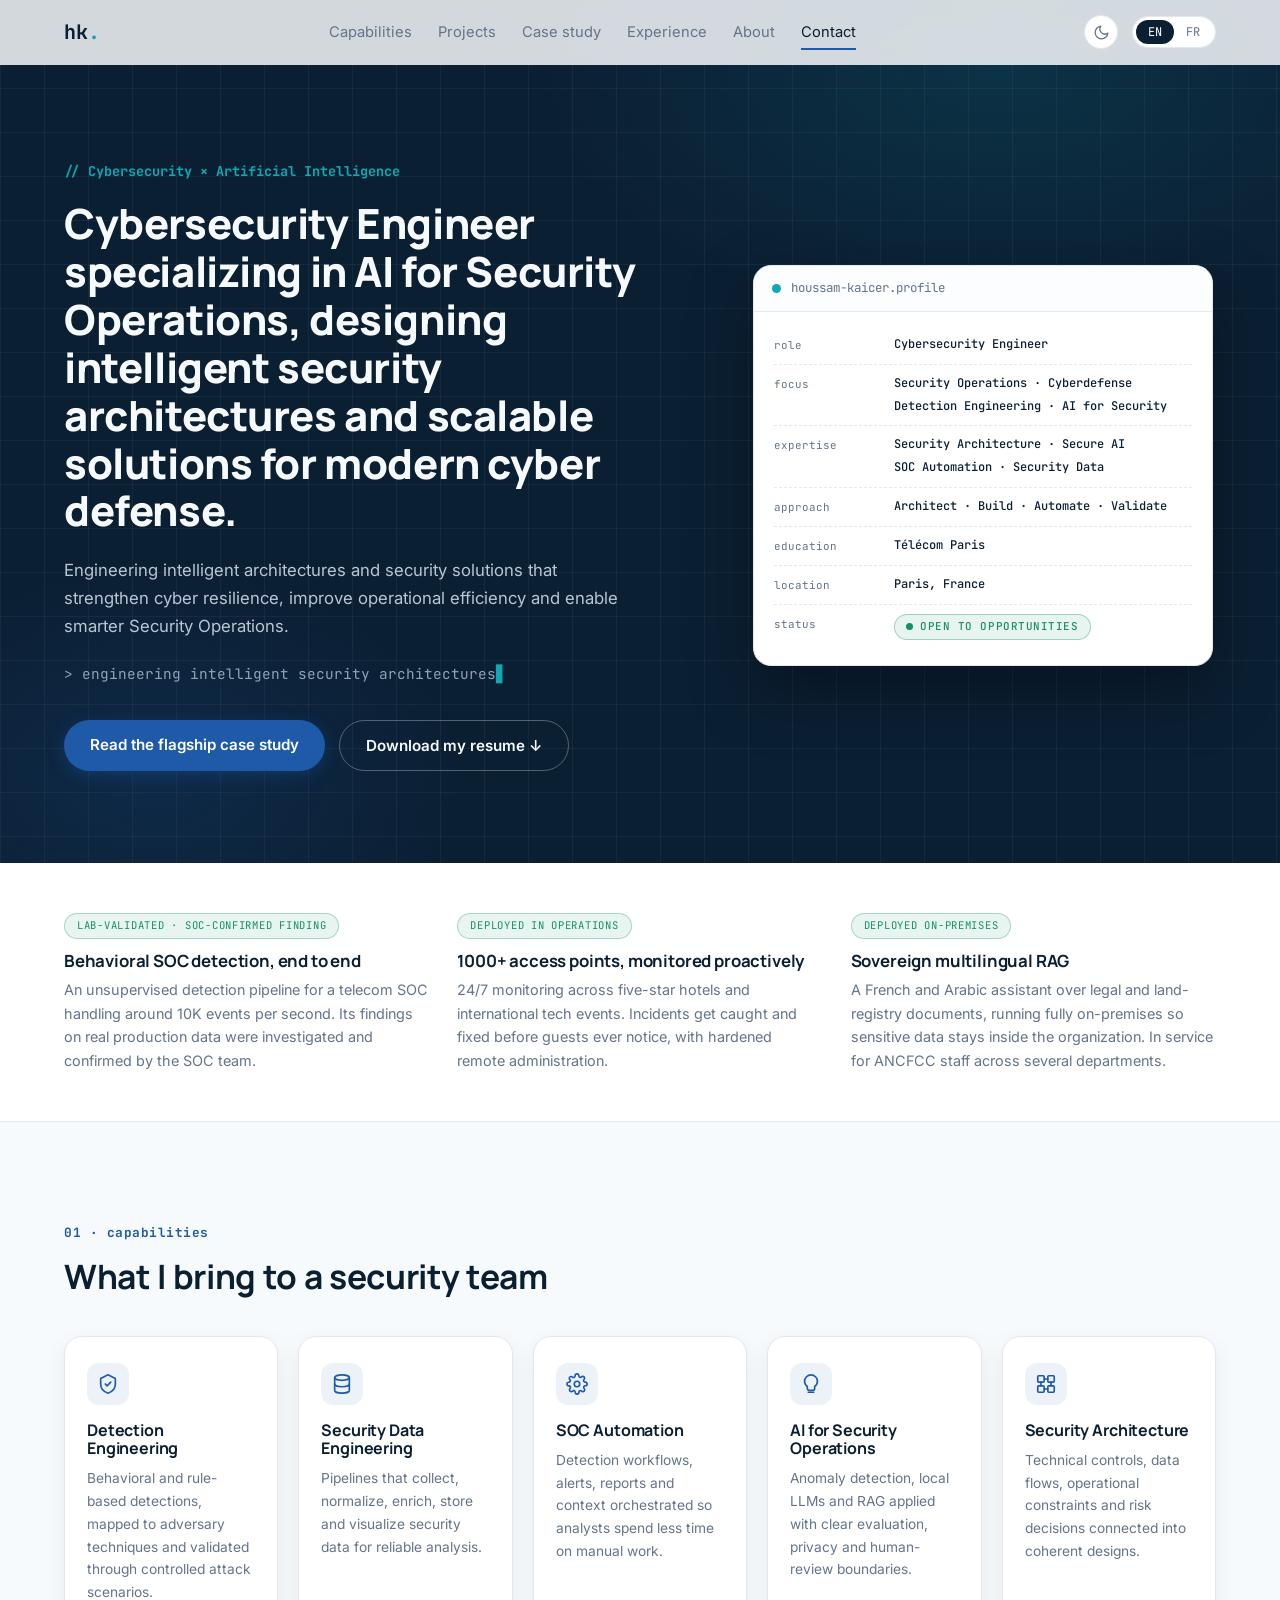
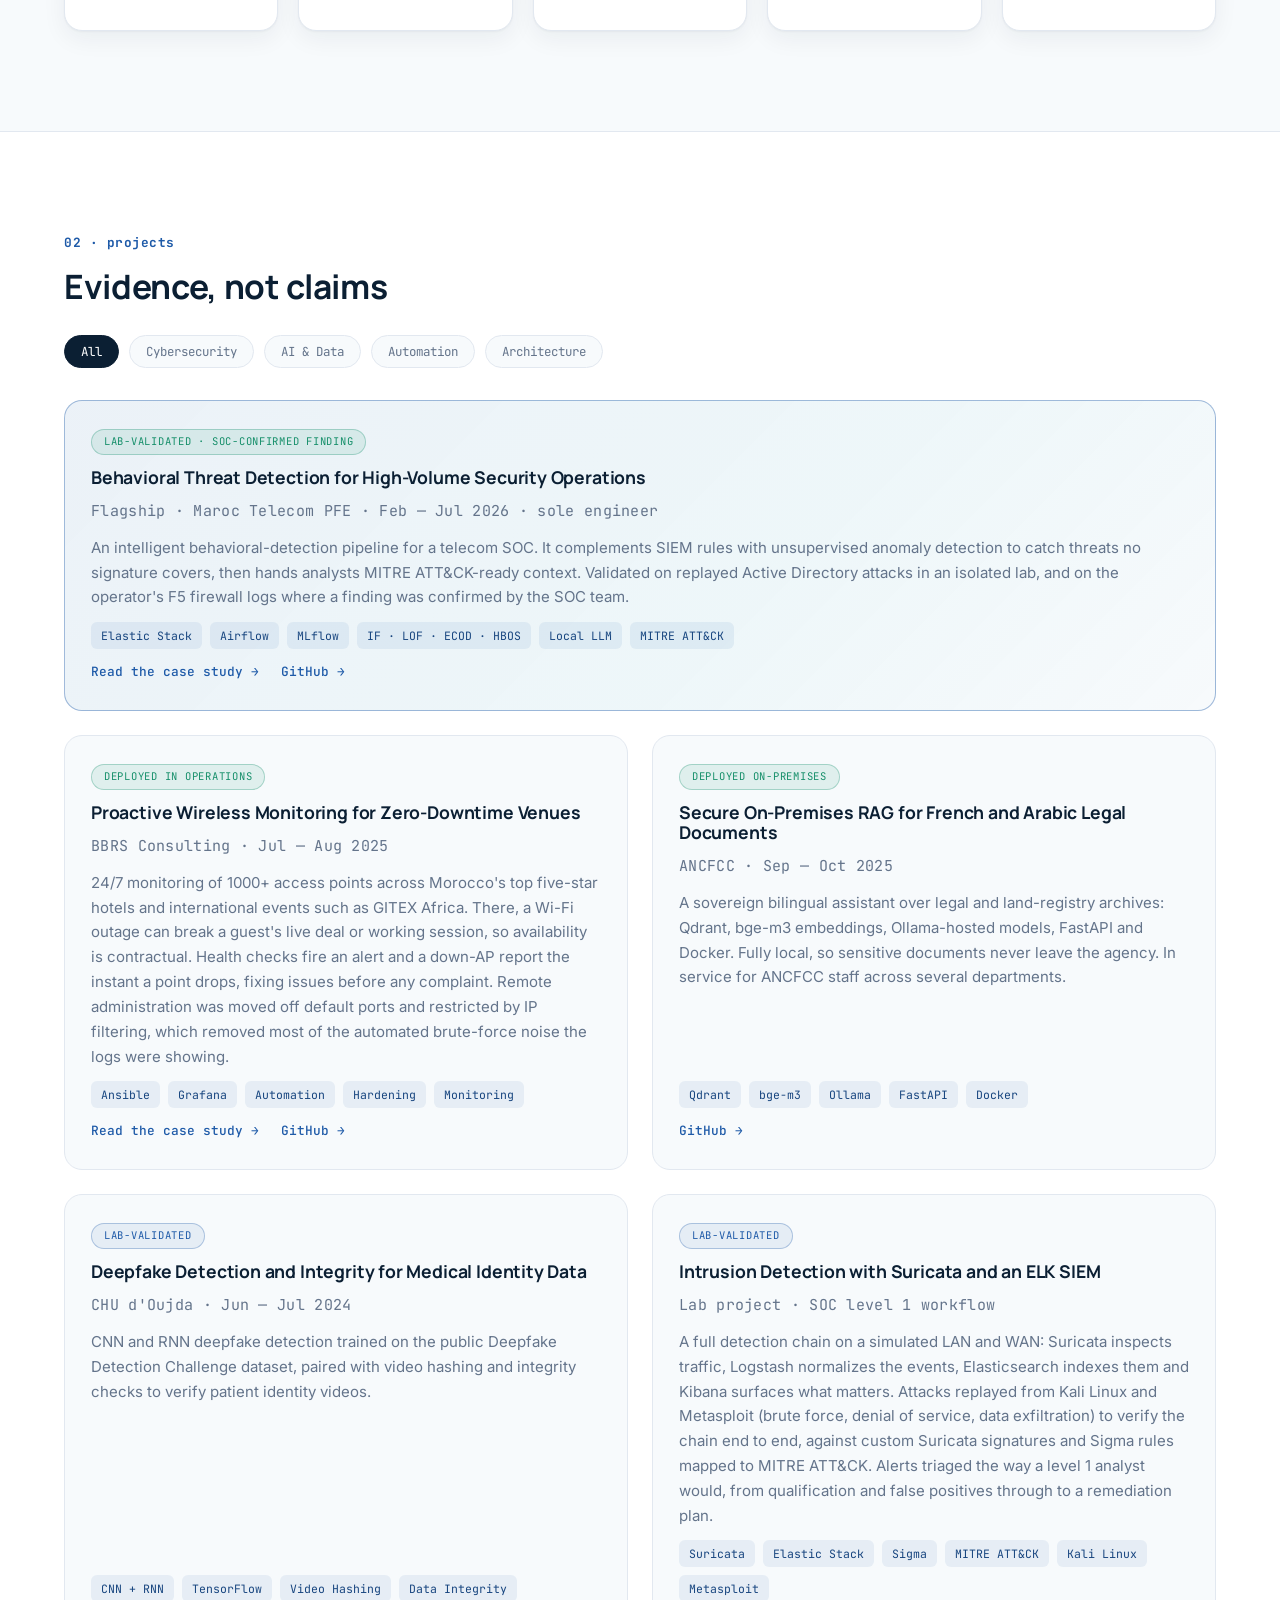
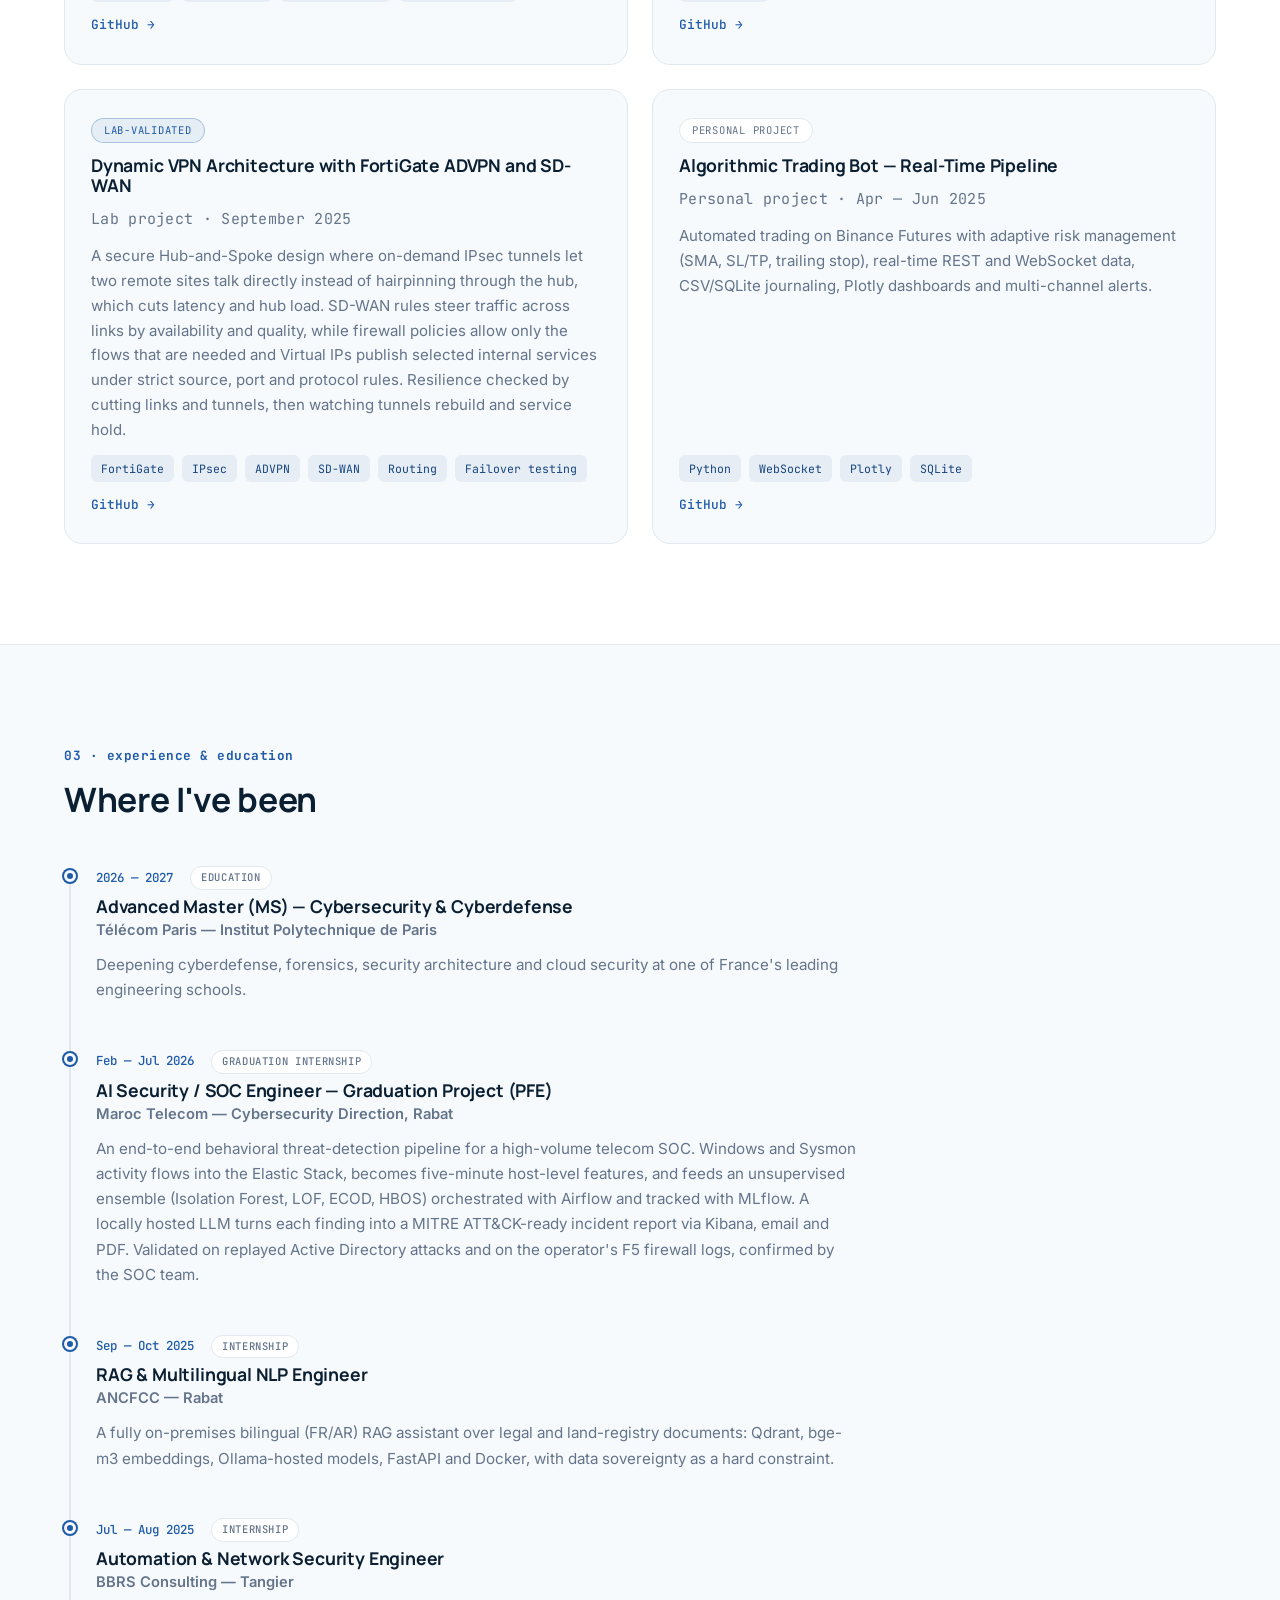
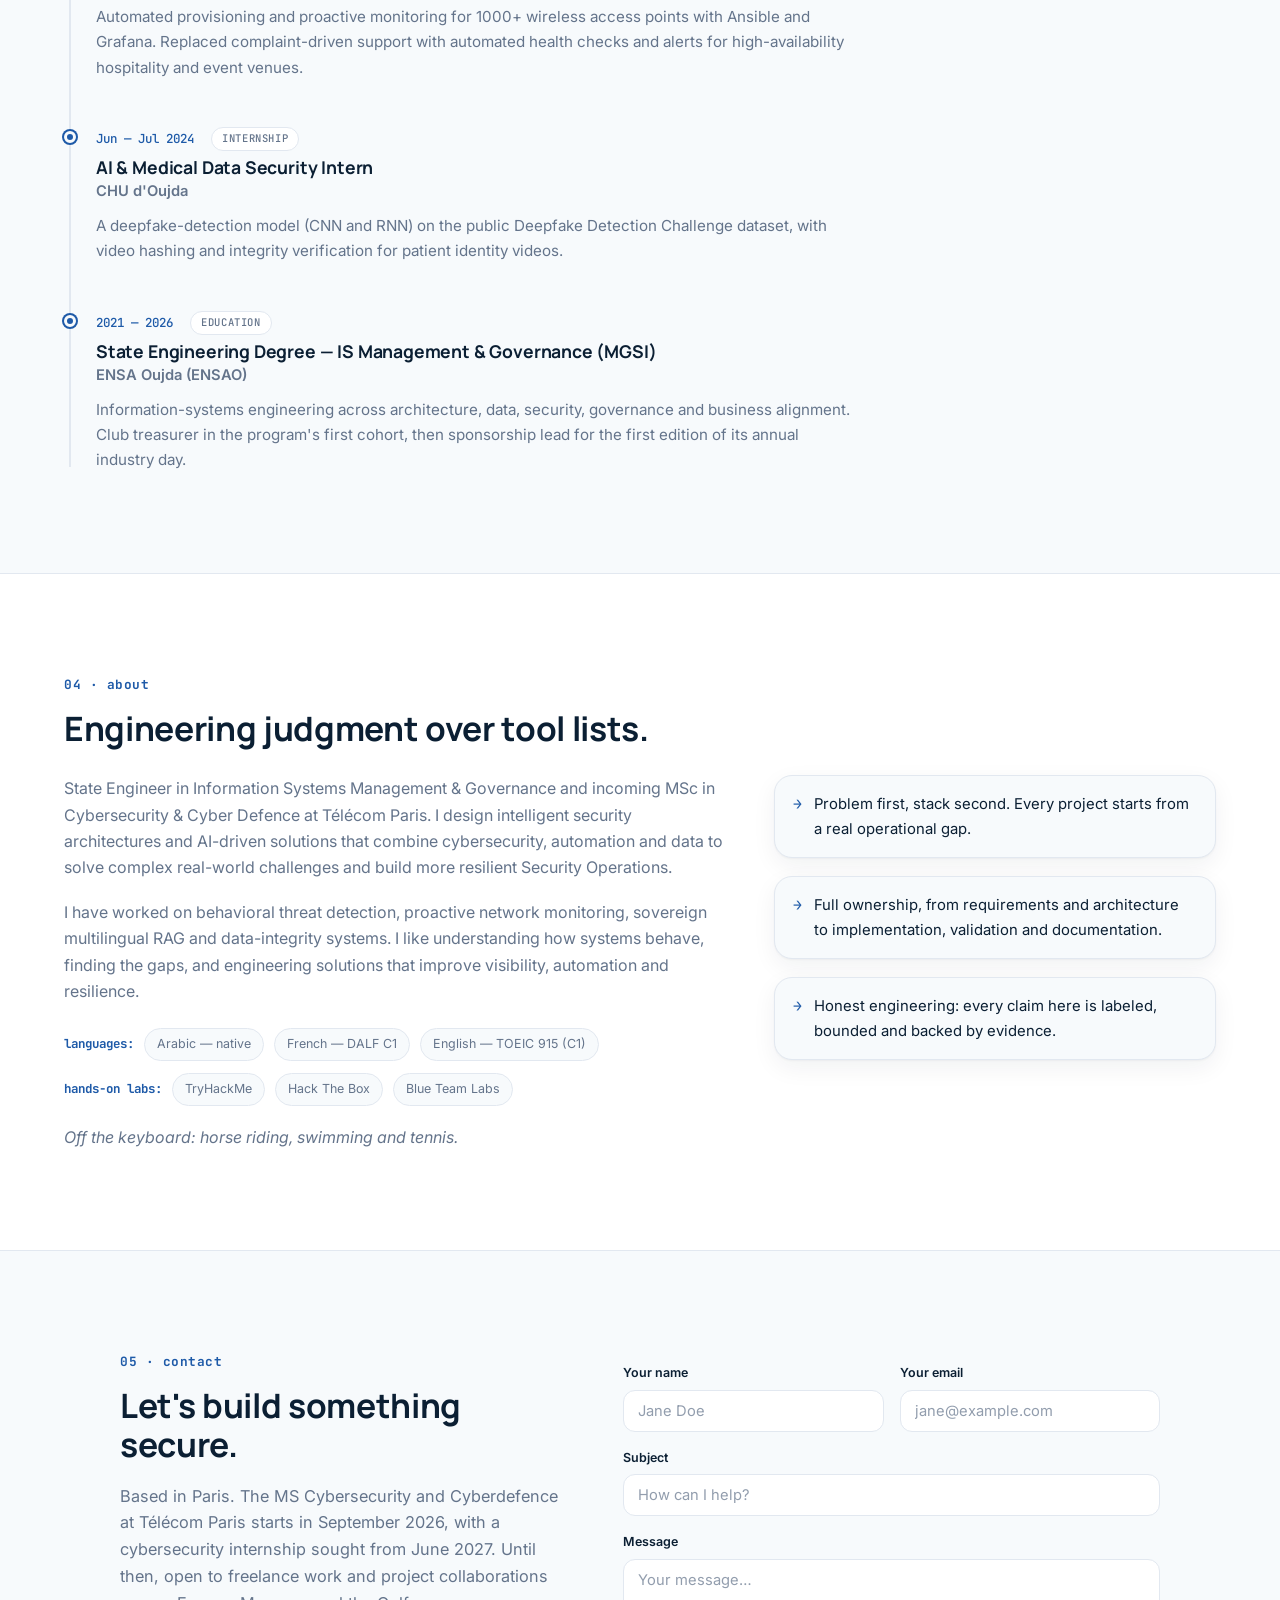
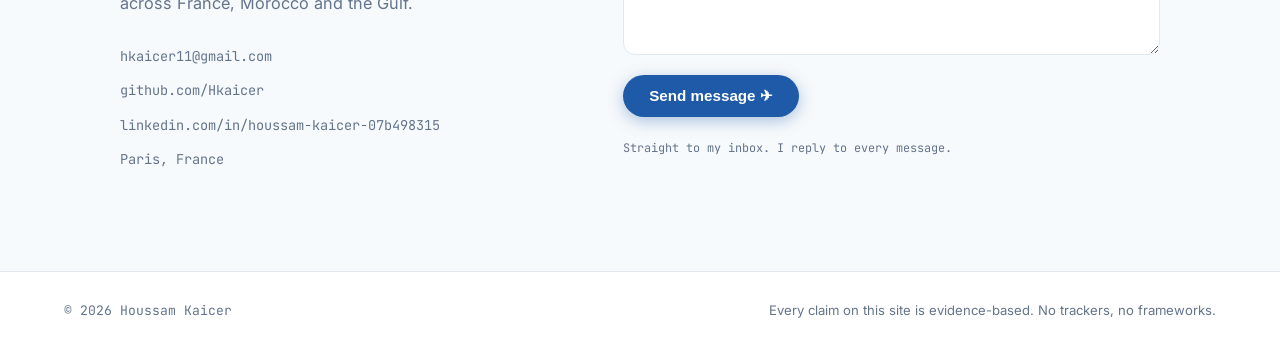
==== index.html @ a41775a3 "Portfolio before the redesign Static bilingual site (EN/FR) with light and dark themes, a home page " ====
<!DOCTYPE html>
<html lang="en">
<head>
  <meta charset="UTF-8">
  <meta name="viewport" content="width=device-width, initial-scale=1.0">
  <title>Houssam Kaicer — Cybersecurity &amp; AI Engineer</title>
  <meta name="description" content="Houssam Kaicer — Cybersecurity Engineer specializing in AI for Security Operations: intelligent security architectures that strengthen modern cyber defense. Detection Engineering, Security Data Pipelines, SOC Automation. Elastic Stack, MITRE ATT&CK, Airflow, Python. Incoming MS Cybersecurity & Cyberdefense, Télécom Paris.">
  <meta name="keywords" content="cybersecurity engineer, detection engineer, SOC engineer, security data engineer, AI for cybersecurity, threat detection, Elastic Stack, MITRE ATT&CK, Apache Airflow, MLflow, Python, Télécom Paris">
  <meta property="og:title" content="Houssam Kaicer — Cybersecurity & AI Engineer">
  <meta property="og:description" content="Cybersecurity Engineer specializing in AI for Security Operations, designing intelligent security architectures and scalable solutions for modern cyber defense.">
  <meta property="og:type" content="website">
  <link rel="icon" type="image/svg+xml" href="assets/favicon.svg">
  <script>(function(){var t=localStorage.getItem("theme");if(!t){t=window.matchMedia&&window.matchMedia("(prefers-color-scheme: dark)").matches?"dark":"light";}document.documentElement.setAttribute("data-theme",t);})();</script>
  <link rel="preconnect" href="https://fonts.googleapis.com">
  <link rel="preconnect" href="https://fonts.gstatic.com" crossorigin>
  <link href="https://fonts.googleapis.com/css2?family=Manrope:wght@600;700;800&family=Inter:wght@400;500;600&family=JetBrains+Mono:wght@400;500;700&display=swap" rel="stylesheet">
  <link rel="stylesheet" href="css/style.css">
</head>
<body>

  <div class="progress-bar" id="progressBar" aria-hidden="true"></div>

  <!-- ===================== NAV ===================== -->
  <header class="nav" id="nav">
    <div class="nav-inner">
      <a href="#top" class="logo mono">hk<span class="accent-cyan">.</span></a>

      <nav class="nav-links" id="navLinks" aria-label="Main navigation">
        <a href="#capabilities" data-i18n="nav.capabilities">Capabilities</a>
        <a href="#projects"     data-i18n="nav.projects">Projects</a>
        <a href="case-study.html" data-i18n="nav.casestudy">Case study</a>
        <a href="#experience"   data-i18n="nav.experience">Experience</a>
        <a href="#about"        data-i18n="nav.about">About</a>
        <a href="#contact"      data-i18n="nav.contact">Contact</a>
      </nav>

      <div class="nav-right">
        <button class="theme-toggle" id="themeToggle" type="button" aria-label="Toggle light / dark theme" data-i18n-al="theme.toggle">
          <svg class="icon-sun" viewBox="0 0 24 24" fill="none" stroke="currentColor" stroke-width="1.8" stroke-linecap="round" stroke-linejoin="round" aria-hidden="true"><circle cx="12" cy="12" r="4"/><path d="M12 2v2M12 20v2M4.9 4.9l1.4 1.4M17.7 17.7l1.4 1.4M2 12h2M20 12h2M4.9 19.1l1.4-1.4M17.7 6.3l1.4-1.4"/></svg>
          <svg class="icon-moon" viewBox="0 0 24 24" fill="none" stroke="currentColor" stroke-width="1.8" stroke-linecap="round" stroke-linejoin="round" aria-hidden="true"><path d="M21 12.8A9 9 0 1111.2 3a7 7 0 009.8 9.8z"/></svg>
        </button>
        <div class="lang-toggle" role="group" aria-label="Language">
          <button type="button" data-lang="en" class="lang-btn active">EN</button>
          <button type="button" data-lang="fr" class="lang-btn">FR</button>
        </div>
        <button class="burger" id="burger" aria-label="Menu" aria-expanded="false">
          <span></span><span></span><span></span>
        </button>
      </div>
    </div>
  </header>

  <main id="top">

    <!-- ===================== HERO (dark) ===================== -->
    <section class="hero">
      <div class="hero-bg" aria-hidden="true"></div>
      <div class="container hero-grid">

        <div class="hero-copy">
          <p class="eyebrow mono reveal" data-i18n="hero.eyebrow">// Cybersecurity &times; Artificial Intelligence</p>
          <h1 class="reveal" data-i18n="hero.title">Cybersecurity Engineer specializing in AI for Security Operations, designing intelligent security architectures and scalable solutions for modern cyber defense.</h1>
          <p class="hero-sub reveal" data-i18n="hero.sub">
            Engineering intelligent architectures and security solutions that strengthen cyber resilience,
            improve operational efficiency and enable smarter Security Operations.
          </p>
          <p class="typed-line mono reveal" aria-hidden="true"><span data-i18n="hero.typedPrefix">&gt; engineering </span><span id="typed"></span><span class="cursor">▊</span></p>
          <div class="hero-cta reveal">
            <a href="case-study.html" class="btn btn-primary" data-i18n="hero.cta1">Read the flagship case study</a>
            <!-- TODO: drop the two CV files into assets/cv/ -->
            <a href="assets/cv/CV_Houssam_Kaicer_EN.pdf" id="cvBtn" class="btn btn-ghost" download data-i18n="hero.cta2">Download my resume ↓</a>
          </div>
        </div>

        <div class="hero-visual reveal">
          <div class="profile-card">
            <div class="alert-head mono">
              <span class="dot pulse"></span>
              houssam-kaicer.profile
            </div>
            <dl class="profile-body mono">
              <div class="prow">
                <dt data-i18n="card.roleK">role</dt>
                <dd data-i18n="card.roleV">Cybersecurity Engineer</dd>
              </div>
              <div class="prow">
                <dt data-i18n="card.specK">focus</dt>
                <dd class="pstack">
                  <span data-i18n="card.specV1">Security Operations · Cyberdefense</span>
                  <span data-i18n="card.specV2">Detection Engineering · AI for Security</span>
                </dd>
              </div>
              <div class="prow">
                <dt data-i18n="card.expK">expertise</dt>
                <dd class="pstack">
                  <span data-i18n="card.expV1">Security Architecture · Secure AI</span>
                  <span data-i18n="card.expV2">SOC Automation · Security Data</span>
                </dd>
              </div>
              <div class="prow">
                <dt data-i18n="card.appK">approach</dt>
                <dd data-i18n="card.appV">Architect · Build · Automate · Validate</dd>
              </div>
              <div class="prow">
                <dt data-i18n="card.eduK">education</dt>
                <dd data-i18n="card.eduV">Télécom Paris</dd>
              </div>
              <div class="prow">
                <dt data-i18n="card.locK">location</dt>
                <dd data-i18n="card.locV">Paris, France</dd>
              </div>
              <div class="prow">
                <dt data-i18n="card.statusK">status</dt>
                <dd><span class="status-badge"><span class="status-dot"></span><span data-i18n="card.statusV">OPEN TO OPPORTUNITIES</span></span></dd>
              </div>
            </dl>
          </div>
        </div>

      </div>
    </section>

    <!-- ===================== PROOF POINTS ===================== -->
    <section class="proof">
      <div class="container proof-grid">
        <article class="proof-card reveal">
          <span class="badge badge-prod" data-i18n="badge.prod">production-confirmed</span>
          <h3 data-i18n="proof.p1.title">Behavioral SOC detection, end to end</h3>
          <p data-i18n="proof.p1.desc">An unsupervised detection pipeline built for a telecom SOC context on the order of 10K events per second — its findings on real production data were investigated and confirmed by the SOC team.</p>
        </article>
        <article class="proof-card reveal">
          <span class="badge badge-prod" data-i18n="badge.deployed">deployed in operations</span>
          <h3 data-i18n="proof.p2.title">1000+ access points, monitored proactively</h3>
          <p data-i18n="proof.p2.desc">24/7 monitoring across five-star hotels and international tech events. Incidents get caught and fixed before guests ever notice, with hardened remote administration.</p>
        </article>
        <article class="proof-card reveal">
          <span class="badge badge-prod" data-i18n="badge.deployed2">deployed on-premises</span>
          <h3 data-i18n="proof.p3.title">Sovereign multilingual RAG</h3>
          <p data-i18n="proof.p3.desc">A French and Arabic assistant over legal and land-registry documents, running fully on-premises so sensitive data stays inside the organization.</p>
        </article>
      </div>
    </section>

    <!-- ===================== CAPABILITIES ===================== -->
    <section id="capabilities" class="section">
      <div class="container">
        <p class="kicker mono reveal" data-i18n="cap.kicker">01 · capabilities</p>
        <h2 class="reveal" data-i18n="cap.title">What I bring to a security team</h2>
        <div class="cap-grid">

          <article class="cap-card reveal">
            <div class="cap-icon" aria-hidden="true">
              <svg viewBox="0 0 24 24" fill="none" stroke="currentColor" stroke-width="1.8" stroke-linecap="round" stroke-linejoin="round"><path d="M12 2l8 4v6c0 5-3.5 8.5-8 10-4.5-1.5-8-5-8-10V6l8-4z"/><path d="M9 12l2 2 4-4"/></svg>
            </div>
            <h3 data-i18n="cap.c1.title">Detection Engineering</h3>
            <p data-i18n="cap.c1.desc">Designing behavioral and rule-based detections, mapping telemetry to adversary techniques and validating findings through controlled attack scenarios.</p>
          </article>

          <article class="cap-card reveal">
            <div class="cap-icon" aria-hidden="true">
              <svg viewBox="0 0 24 24" fill="none" stroke="currentColor" stroke-width="1.8" stroke-linecap="round" stroke-linejoin="round"><ellipse cx="12" cy="5" rx="8" ry="3"/><path d="M4 5v14c0 1.66 3.58 3 8 3s8-1.34 8-3V5"/><path d="M4 12c0 1.66 3.58 3 8 3s8-1.34 8-3"/></svg>
            </div>
            <h3 data-i18n="cap.c2.title">Security Data Engineering</h3>
            <p data-i18n="cap.c2.desc">Building pipelines that collect, normalize, enrich, store and visualize security telemetry for reliable analysis.</p>
          </article>

          <article class="cap-card reveal">
            <div class="cap-icon" aria-hidden="true">
              <svg viewBox="0 0 24 24" fill="none" stroke="currentColor" stroke-width="1.8" stroke-linecap="round" stroke-linejoin="round"><circle cx="12" cy="12" r="3"/><path d="M19.4 15a1.65 1.65 0 00.33 1.82l.06.06a2 2 0 11-2.83 2.83l-.06-.06a1.65 1.65 0 00-1.82-.33 1.65 1.65 0 00-1 1.51V21a2 2 0 11-4 0v-.09a1.65 1.65 0 00-1-1.51 1.65 1.65 0 00-1.82.33l-.06.06a2 2 0 11-2.83-2.83l.06-.06a1.65 1.65 0 00.33-1.82 1.65 1.65 0 00-1.51-1H3a2 2 0 110-4h.09a1.65 1.65 0 001.51-1 1.65 1.65 0 00-.33-1.82l-.06-.06a2 2 0 112.83-2.83l.06.06a1.65 1.65 0 001.82.33h.01a1.65 1.65 0 001-1.51V3a2 2 0 114 0v.09a1.65 1.65 0 001 1.51h.01a1.65 1.65 0 001.82-.33l.06-.06a2 2 0 112.83 2.83l-.06.06a1.65 1.65 0 00-.33 1.82v.01a1.65 1.65 0 001.51 1H21a2 2 0 110 4h-.09a1.65 1.65 0 00-1.51 1z"/></svg>
            </div>
            <h3 data-i18n="cap.c3.title">SOC Automation</h3>
            <p data-i18n="cap.c3.desc">Orchestrating detection workflows, alerts, reports and analyst context to reduce manual friction.</p>
          </article>

          <article class="cap-card reveal">
            <div class="cap-icon" aria-hidden="true">
              <svg viewBox="0 0 24 24" fill="none" stroke="currentColor" stroke-width="1.8" stroke-linecap="round" stroke-linejoin="round"><path d="M12 2a7 7 0 017 7c0 2.38-1.19 4.47-3 5.74V17a2 2 0 01-2 2h-4a2 2 0 01-2-2v-2.26C6.19 13.47 5 11.38 5 9a7 7 0 017-7z"/><path d="M9 21h6"/></svg>
            </div>
            <h3 data-i18n="cap.c4.title">AI for Security Operations</h3>
            <p data-i18n="cap.c4.desc">Applying anomaly detection, local LLMs and RAG with explicit evaluation, privacy and human-review boundaries.</p>
          </article>

          <article class="cap-card reveal">
            <div class="cap-icon" aria-hidden="true">
              <svg viewBox="0 0 24 24" fill="none" stroke="currentColor" stroke-width="1.8" stroke-linecap="round" stroke-linejoin="round"><rect x="3" y="3" width="7" height="7" rx="1"/><rect x="14" y="3" width="7" height="7" rx="1"/><rect x="3" y="14" width="7" height="7" rx="1"/><rect x="14" y="14" width="7" height="7" rx="1"/><path d="M10 6.5h4M6.5 10v4M17.5 10v4M10 17.5h4"/></svg>
            </div>
            <h3 data-i18n="cap.c5.title">Security Architecture</h3>
            <p data-i18n="cap.c5.desc">Connecting technical controls, data flows, operational constraints and risk decisions into coherent system designs.</p>
          </article>

        </div>
      </div>
    </section>

    <!-- ===================== PROJECTS ===================== -->
    <section id="projects" class="section section-alt">
      <div class="container">
        <p class="kicker mono reveal" data-i18n="proj.kicker">02 · projects</p>
        <h2 class="reveal" data-i18n="proj.title">Evidence, not claims</h2>

        <div class="filters reveal" role="group" aria-label="Project filters">
          <button type="button" class="filter-btn active" data-filter="all"   data-i18n="proj.fAll">All</button>
          <button type="button" class="filter-btn" data-filter="cyber"        data-i18n="proj.fCyber">Cybersecurity</button>
          <button type="button" class="filter-btn" data-filter="ai"           data-i18n="proj.fAi">AI &amp; Data</button>
          <button type="button" class="filter-btn" data-filter="automation"   data-i18n="proj.fAuto">Automation</button>
          <button type="button" class="filter-btn" data-filter="architecture" data-i18n="proj.fArch">Architecture</button>
        </div>

        <div class="projects-grid">

          <article class="project-card featured reveal" data-cats="cyber ai architecture">
            <span class="badge badge-prod" data-i18n="badge.prod">production-confirmed</span>
            <h3 data-i18n="proj.p1.title">Behavioral Threat Detection for High-Volume Security Operations</h3>
            <p class="proj-meta mono" data-i18n="proj.p1.meta">Flagship · Maroc Telecom PFE · Feb — Jul 2026 · sole engineer</p>
            <p data-i18n="proj.p1.desc">
              An intelligent behavioral-detection pipeline for telecom SOC operations, complementing traditional
              SIEM rules with unsupervised anomaly detection to identify previously unseen threats — including
              behaviors no signature covers. Learns normal Windows/Active Directory activity and produces
              analyst-ready MITRE ATT&amp;CK context. Validated on replayed Kerberos attacks in an isolated lab;
              an earlier production anomaly was confirmed by the SOC team.
            </p>
            <ul class="tags mono">
              <li>Elastic Stack</li><li>Airflow</li><li>MLflow</li><li>IF · LOF · ECOD · HBOS</li><li>Local LLM</li><li>MITRE ATT&amp;CK</li>
            </ul>
            <div class="proj-links">
              <a class="project-link mono" href="case-study.html" data-i18n="proj.p1.link">Read the case study →</a>
              <!-- TODO: point at behavioral-soc-detection-demo repo once pushed -->
              <a class="project-link mono" href="https://github.com/Hkaicer" target="_blank" rel="noopener" data-i18n="proj.ghLink">GitHub →</a>
            </div>
          </article>

          <article class="project-card reveal" data-cats="automation cyber">
            <span class="badge badge-prod" data-i18n="badge.deployed">deployed in operations</span>
            <h3 data-i18n="proj.p2.title">Proactive Wireless Monitoring for Zero-Downtime Venues</h3>
            <p class="proj-meta mono" data-i18n="proj.p2.meta">BBRS Consulting · Jul — Aug 2025</p>
            <p data-i18n="proj.p2.desc">
              24/7 monitoring of 1000+ access points across Morocco's top five-star hotels and international
              events such as GITEX Africa. There, a Wi-Fi outage can break a guest's live deal or working
              session, so availability is contractual. Health checks fire an alert and a down-AP report the
              instant a point drops, fixing issues before any complaint. Remote access hardened on non-default
              ports after waves of global brute-force attempts.
            </p>
            <ul class="tags mono">
              <li>Ansible</li><li>Grafana</li><li>Automation</li><li>Hardening</li><li>Monitoring</li>
            </ul>
            <div class="proj-links">
              <a class="project-link mono" href="case-study-bbrs.html" data-i18n="proj.p2.link">Read the case study →</a>
              <a class="project-link mono" href="https://github.com/Hkaicer/aruba-network-toolkit" target="_blank" rel="noopener" data-i18n="proj.ghLink">GitHub →</a>
            </div>
          </article>

          <article class="project-card reveal" data-cats="ai architecture">
            <span class="badge badge-prod" data-i18n="badge.deployed2">deployed on-premises</span>
            <h3 data-i18n="proj.p3.title">Secure On-Premises RAG for French and Arabic Legal Documents</h3>
            <p class="proj-meta mono" data-i18n="proj.p3.meta">ANCFCC · Sep — Oct 2025</p>
            <p data-i18n="proj.p3.desc">
              A sovereign bilingual assistant over legal and land-registry archives: Qdrant, bge-m3
              embeddings, Ollama-hosted models, FastAPI and Docker. Fully local, so sensitive documents never
              leave the agency.
            </p>
            <ul class="tags mono">
              <li>Qdrant</li><li>bge-m3</li><li>Ollama</li><li>FastAPI</li><li>Docker</li>
            </ul>
            <div class="proj-links">
              <!-- TODO: point at secure-multilingual-rag repo once pushed -->
              <a class="project-link mono" href="https://github.com/Hkaicer" target="_blank" rel="noopener" data-i18n="proj.ghLink">GitHub →</a>
            </div>
          </article>

          <article class="project-card reveal" data-cats="ai cyber">
            <span class="badge badge-lab" data-i18n="badge.lab">lab-validated</span>
            <h3 data-i18n="proj.p4.title">Deepfake Detection and Integrity for Medical Identity Data</h3>
            <p class="proj-meta mono" data-i18n="proj.p4.meta">CHU d'Oujda · Jun — Jul 2024</p>
            <p data-i18n="proj.p4.desc">
              CNN and RNN deepfake detection trained on the public Deepfake Detection Challenge dataset, paired
              with video hashing and integrity checks to verify patient identity videos.
            </p>
            <ul class="tags mono">
              <li>CNN + RNN</li><li>TensorFlow</li><li>Video Hashing</li><li>Data Integrity</li>
            </ul>
            <div class="proj-links">
              <a class="project-link mono" href="https://github.com/Hkaicer" target="_blank" rel="noopener" data-i18n="proj.ghLink">GitHub →</a>
            </div>
          </article>

          <article class="project-card reveal" data-cats="cyber architecture">
            <span class="badge badge-lab" data-i18n="badge.lab">lab-validated</span>
            <h3 data-i18n="proj.p5.title">Intrusion Detection with Suricata and an ELK SIEM</h3>
            <p class="proj-meta mono" data-i18n="proj.p5.meta">Lab project · SOC level 1 workflow</p>
            <p data-i18n="proj.p5.desc">
              A full detection chain on a simulated LAN and WAN: Suricata inspects traffic, Logstash normalizes
              the events, Elasticsearch indexes them and Kibana surfaces what matters. Attacks replayed from
              Kali Linux and Metasploit (brute force, denial of service, data exfiltration) to verify the chain
              end to end, against custom Suricata signatures and Sigma rules mapped to MITRE ATT&amp;CK. Alerts
              triaged the way a level 1 analyst would, from qualification and false positives through to a
              remediation plan.
            </p>
            <ul class="tags mono">
              <li>Suricata</li><li>Elastic Stack</li><li>Sigma</li><li>MITRE ATT&amp;CK</li><li>Kali Linux</li><li>Metasploit</li>
            </ul>
            <div class="proj-links">
              <a class="project-link mono" href="https://github.com/Hkaicer" target="_blank" rel="noopener" data-i18n="proj.ghLink">GitHub →</a>
            </div>
          </article>

          <article class="project-card reveal" data-cats="cyber architecture">
            <span class="badge badge-lab" data-i18n="badge.lab">lab-validated</span>
            <h3 data-i18n="proj.p7.title">Dynamic VPN Architecture with FortiGate ADVPN and SD-WAN</h3>
            <p class="proj-meta mono" data-i18n="proj.p7.meta">Lab project · September 2025</p>
            <p data-i18n="proj.p7.desc">
              A secure Hub-and-Spoke design where on-demand IPsec tunnels let two remote sites talk directly
              instead of hairpinning through the hub, which cuts latency and hub load. SD-WAN rules steer traffic
              across links by availability and quality, while firewall policies allow only the flows that are
              needed and Virtual IPs publish selected internal services under strict source, port and protocol
              rules. Resilience checked by cutting links and tunnels, then watching tunnels rebuild and service
              hold.
            </p>
            <ul class="tags mono">
              <li>FortiGate</li><li>IPsec</li><li>ADVPN</li><li>SD-WAN</li><li>Routing</li><li>Failover testing</li>
            </ul>
            <div class="proj-links">
              <a class="project-link mono" href="https://github.com/Hkaicer" target="_blank" rel="noopener" data-i18n="proj.ghLink">GitHub →</a>
            </div>
          </article>

          <article class="project-card reveal" data-cats="automation ai">
            <span class="badge badge-acad" data-i18n="badge.personal">personal project</span>
            <h3 data-i18n="proj.p6.title">Algorithmic Trading Bot — Real-Time Pipeline</h3>
            <p class="proj-meta mono" data-i18n="proj.p6.meta">Personal project · Apr — Jun 2025</p>
            <p data-i18n="proj.p6.desc">
              Automated trading pipeline on Binance Futures with adaptive risk management (SMA, SL/TP, trailing
              stop), real-time REST &amp; WebSocket data, CSV/SQLite journaling, Plotly dashboards and multi-channel
              alerting.
            </p>
            <ul class="tags mono">
              <li>Python</li><li>WebSocket</li><li>Plotly</li><li>SQLite</li>
            </ul>
            <div class="proj-links">
              <a class="project-link mono" href="https://github.com/Hkaicer" target="_blank" rel="noopener" data-i18n="proj.ghLink">GitHub →</a>
            </div>
          </article>

        </div>
      </div>
    </section>

    <!-- ===================== EXPERIENCE ===================== -->
    <section id="experience" class="section">
      <div class="container">
        <p class="kicker mono reveal" data-i18n="exp.kicker">03 · experience &amp; education</p>
        <h2 class="reveal" data-i18n="exp.title">Where I've been</h2>

        <div class="timeline">

          <div class="tl-item reveal">
            <span class="tl-dot" aria-hidden="true"></span>
            <span class="tl-date mono">2026 — 2027 <span class="tl-tag" data-i18n="tag.edu">education</span></span>
            <h3 data-i18n="exp.e1.role">Advanced Master (MS) — Cybersecurity &amp; Cyberdefense</h3>
            <p class="tl-org">Télécom Paris — Institut Polytechnique de Paris</p>
            <p class="tl-desc" data-i18n="exp.e1.desc">
              Deepening cyberdefense, forensics, security architecture and cloud security at one of France's
              leading engineering schools.
            </p>
          </div>

          <div class="tl-item reveal">
            <span class="tl-dot" aria-hidden="true"></span>
            <span class="tl-date mono"><span data-i18n="exp.e2.date">Feb — Jul 2026</span> <span class="tl-tag" data-i18n="tag.pfe">graduation internship</span></span>
            <h3 data-i18n="exp.e2.role">AI Security / SOC Engineer — Graduation Project (PFE)</h3>
            <p class="tl-org" data-i18n="exp.e2.org">Maroc Telecom — Cybersecurity Direction, Rabat</p>
            <p class="tl-desc" data-i18n="exp.e2.desc">
              An end-to-end behavioral threat-detection pipeline for a high-volume telecom SOC. Windows and Sysmon
              activity flows into the Elastic Stack, becomes five-minute host-level features, and feeds an
              unsupervised ensemble (Isolation Forest, LOF, ECOD, HBOS) orchestrated with Airflow and tracked with
              MLflow. A locally hosted LLM turns each finding into a MITRE ATT&amp;CK-ready incident report via
              Kibana, email and PDF. Validated on replayed Active Directory attacks and on the operator's F5
              firewall logs, confirmed by the SOC team.
            </p>
          </div>

          <div class="tl-item reveal">
            <span class="tl-dot" aria-hidden="true"></span>
            <span class="tl-date mono"><span data-i18n="exp.e3.date">Sep — Oct 2025</span> <span class="tl-tag" data-i18n="tag.intern">internship</span></span>
            <h3 data-i18n="exp.e3.role">RAG &amp; Multilingual NLP Engineer</h3>
            <p class="tl-org">ANCFCC — Rabat</p>
            <p class="tl-desc" data-i18n="exp.e3.desc">
              Built a fully on-premises bilingual (FR/AR) RAG assistant over legal and land-registry documents:
              Qdrant, bge-m3 embeddings, Ollama-hosted models, FastAPI, Docker — with data sovereignty as a
              hard constraint.
            </p>
          </div>

          <div class="tl-item reveal">
            <span class="tl-dot" aria-hidden="true"></span>
            <span class="tl-date mono"><span data-i18n="exp.e4.date">Jul — Aug 2025</span> <span class="tl-tag" data-i18n="tag.intern">internship</span></span>
            <h3 data-i18n="exp.e4.role">Automation &amp; Network Security Engineer</h3>
            <p class="tl-org" data-i18n="exp.e4.org">BBRS Consulting — Tangier</p>
            <p class="tl-desc" data-i18n="exp.e4.desc">
              Automated provisioning and proactive monitoring for 1000+ wireless access points with Ansible
              and Grafana. Replaced complaint-driven support with automated health checks and alerts for
              high-availability hospitality and event venues.
            </p>
          </div>

          <div class="tl-item reveal">
            <span class="tl-dot" aria-hidden="true"></span>
            <span class="tl-date mono"><span data-i18n="exp.e5.date">Jun — Jul 2024</span> <span class="tl-tag" data-i18n="tag.intern">internship</span></span>
            <h3 data-i18n="exp.e5.role">AI &amp; Medical Data Security Intern</h3>
            <p class="tl-org">CHU d'Oujda</p>
            <p class="tl-desc" data-i18n="exp.e5.desc">
              Developed a deepfake-detection model (CNN + RNN) on the public Deepfake Detection Challenge dataset
              and integrated video hashing and integrity verification for patient identity videos.
            </p>
          </div>

          <div class="tl-item reveal">
            <span class="tl-dot" aria-hidden="true"></span>
            <span class="tl-date mono">2021 — 2026 <span class="tl-tag" data-i18n="tag.edu">education</span></span>
            <h3 data-i18n="exp.e6.role">State Engineering Degree — IS Management &amp; Governance (MGSI)</h3>
            <p class="tl-org">ENSA Oujda (ENSAO)</p>
            <p class="tl-desc" data-i18n="exp.e6.desc">
              Information-systems engineering: architecture, data, security, governance and business alignment.
              Treasurer of the program's student club (first cohort), then sponsorship lead — organized the first
              edition of the program's annual industry day.
            </p>
          </div>

        </div>
      </div>
    </section>

    <!-- ===================== ABOUT ===================== -->
    <section id="about" class="section section-alt">
      <div class="container">
        <p class="kicker mono reveal" data-i18n="about.kicker">04 · about</p>
        <h2 class="reveal" data-i18n="about.title">Engineering judgment over tool lists.</h2>
        <div class="about-grid">
          <div class="about-text reveal">
            <p data-i18n="about.p1">
              State Engineer in Information Systems Management &amp; Governance and incoming MSc in Cybersecurity
              &amp; Cyber Defence at Télécom Paris. I design intelligent security architectures and AI-driven
              solutions that combine cybersecurity, automation and data to solve complex real-world challenges
              and build more resilient Security Operations.
            </p>
            <p data-i18n="about.p2">
              I have worked on behavioral threat detection for Security Operations, proactive network monitoring,
              sovereign multilingual RAG and data-integrity applications. I enjoy understanding how systems behave,
              identifying gaps and engineering solutions that improve visibility, automation and resilience.
            </p>
            <div class="about-langs reveal">
              <span class="langs-label mono" data-i18n="about.langsLabel">languages:</span>
              <span class="lang-chip" data-i18n="about.lang1">Arabic — native</span>
              <span class="lang-chip" data-i18n="about.lang2">French — DALF C1</span>
              <span class="lang-chip" data-i18n="about.lang3">English — TOEIC 915 (C1)</span>
            </div>
            <div class="about-langs reveal">
              <span class="langs-label mono" data-i18n="about.practiceLabel">hands-on labs:</span>
              <span class="lang-chip">TryHackMe</span>
              <span class="lang-chip">Hack The Box</span>
              <span class="lang-chip">Blue Team Labs</span>
            </div>
            <p class="about-offkey reveal" data-i18n="about.offkey">Off the keyboard: horse riding, swimming and tennis.</p>
          </div>
          <ul class="about-points">
            <li class="reveal"><span class="mono accent-blue">→</span> <span data-i18n="about.h1">Problem first, stack second — every project starts from an operational gap.</span></li>
            <li class="reveal"><span class="mono accent-blue">→</span> <span data-i18n="about.h2">Full ownership: requirements, architecture, implementation, validation, documentation.</span></li>
            <li class="reveal"><span class="mono accent-blue">→</span> <span data-i18n="about.h3">Honest engineering: every claim on this site is labeled, limited and evidence-based.</span></li>
          </ul>
        </div>
      </div>
    </section>

    <!-- ===================== CONTACT ===================== -->
    <section id="contact" class="section">
      <div class="container">
        <div class="contact-grid">

          <div class="contact-info">
            <p class="kicker mono reveal" data-i18n="contact.kicker">05 · contact</p>
            <h2 class="reveal" data-i18n="contact.title">Let's build something secure.</h2>
            <p class="contact-text reveal" data-i18n="contact.text">
              Based in Paris, open to opportunities in France, Morocco and the Gulf.
            </p>
            <div class="contact-links reveal">
              <a href="mailto:hkaicer11@gmail.com" class="contact-link mono">hkaicer11@gmail.com</a>
              <a href="https://github.com/Hkaicer" target="_blank" rel="noopener" class="contact-link mono">github.com/Hkaicer</a>
              <a href="https://www.linkedin.com/in/houssam-kaicer-07b498315/" target="_blank" rel="noopener" class="contact-link mono">linkedin.com/in/houssam-kaicer-07b498315</a>
              <span class="contact-link mono">Paris, France</span>
            </div>
          </div>

          <form class="contact-form reveal" id="contactForm" novalidate>
            <div class="cf-row">
              <div class="cf-field">
                <label for="cfName" data-i18n="contact.formName">Your name</label>
                <input id="cfName" name="name" type="text" autocomplete="name" data-i18n-ph="contact.formNamePh" placeholder="Jane Doe">
              </div>
              <div class="cf-field">
                <label for="cfEmail" data-i18n="contact.formEmail">Your email</label>
                <input id="cfEmail" name="email" type="email" autocomplete="email" data-i18n-ph="contact.formEmailPh" placeholder="jane@example.com">
              </div>
            </div>
            <div class="cf-field">
              <label for="cfSubject" data-i18n="contact.formSubject">Subject</label>
              <input id="cfSubject" name="subject" type="text" data-i18n-ph="contact.formSubjectPh" placeholder="How can I help?">
            </div>
            <div class="cf-field">
              <label for="cfMsg" data-i18n="contact.formMsg">Message</label>
              <textarea id="cfMsg" name="message" rows="4" data-i18n-ph="contact.formMsgPh" placeholder="Your message…"></textarea>
            </div>
            <input type="text" id="cfGotcha" name="_gotcha" class="cf-gotcha" tabindex="-1" autocomplete="off" aria-hidden="true">
            <button type="submit" class="btn btn-primary cf-send" data-i18n="contact.formSend">Send message ✈</button>
            <p class="cf-status mono" id="cfStatus" role="status" aria-live="polite"></p>
            <p class="cf-hint mono" data-i18n="contact.formHint">Straight to my inbox. I reply to every message.</p>
          </form>

        </div>
      </div>
    </section>

  </main>

  <footer class="footer">
    <div class="container footer-inner">
      <span class="mono">© <span id="year"></span> Houssam Kaicer</span>
      <span data-i18n="footer.built">Every claim on this site is evidence-based. No trackers, no frameworks.</span>
    </div>
  </footer>

  <script src="js/i18n.js"></script>
  <script src="js/main.js"></script>
</body>
</html>
---- css/style.css ----
/* =====================================================
   Houssam Kaicer — Portfolio001
   Blueprint design system: Midnight Navy · Engineering Blue · Signal Cyan
   Professional engineering aesthetic, light body, dark hero
   Light / dark theme via [data-theme], set pre-paint in <head>
   ===================================================== */

:root {
  --navy:     #0B1F33;   /* primary text, dark hero background */
  --blue:     #1E5AA8;   /* primary actions, links, emphasis */
  --blue-dk:  #17457F;
  --cyan:     #11A8B5;   /* secondary accent, status, flow */
  --bg:       #F7FAFC;   /* main background */
  --surface:  #FFFFFF;
  --ink:      #0B1F33;
  --slate:    #64748B;   /* secondary text */
  --line:     #E2E8F0;
  --green:    #168F6A;   /* validated achievements */
  --amber:    #B7791F;   /* limitations, verify labels */
  --blue-bg:  rgba(30, 90, 168, 0.08);
  --cyan-bg:  rgba(17, 168, 181, 0.10);
  --green-bg: rgba(22, 143, 106, 0.10);
  --amber-bg: rgba(183, 121, 31, 0.10);
  --shadow:    0 1px 2px rgba(11, 31, 51, 0.04), 0 8px 24px rgba(11, 31, 51, 0.06);
  --shadow-lg: 0 2px 4px rgba(11, 31, 51, 0.05), 0 16px 48px rgba(11, 31, 51, 0.10);
  --nav-bg:    rgba(247, 250, 252, 0.85);
  --head-bg:   #FBFDFE;
  --radius:    18px;
  --font-head: "Manrope", system-ui, sans-serif;
  --font-body: "Inter", system-ui, sans-serif;
  --font-mono: "JetBrains Mono", ui-monospace, monospace;
}

/* ---------- dark theme ---------- */
:root[data-theme="dark"] {
  --bg:       #0A1622;
  --surface:  #122A40;
  --ink:      #E8EEF4;
  --slate:    #93A4B5;
  --line:     #22405A;
  --blue-bg:  rgba(30, 90, 168, 0.20);
  --cyan-bg:  rgba(17, 168, 181, 0.18);
  --green-bg: rgba(22, 143, 106, 0.18);
  --amber-bg: rgba(183, 121, 31, 0.18);
  --shadow:    0 1px 2px rgba(0, 0, 0, 0.30), 0 8px 24px rgba(0, 0, 0, 0.40);
  --shadow-lg: 0 2px 4px rgba(0, 0, 0, 0.35), 0 16px 48px rgba(0, 0, 0, 0.55);
  --nav-bg:    rgba(10, 22, 34, 0.85);
  --head-bg:   rgba(255, 255, 255, 0.04);
}
/* extra readability fixes when dark */
:root[data-theme="dark"] .lang-btn.active { background: var(--blue); }
:root[data-theme="dark"] .filter-btn.active { background: var(--blue); border-color: var(--blue); }
:root[data-theme="dark"] .btn-ghost-light { background: transparent; }
:root[data-theme="dark"] .badge-acad { background: var(--bg); }

html { transition: none; }
body, .nav, .section-alt, .proof, .footer, .cap-card, .project-card, .cs-list li,
.badge-acad, .lang-chip, .about-points li, .contact-form input, .contact-form textarea {
  transition: background-color 0.3s ease, border-color 0.3s ease, color 0.3s ease;
}

* { margin: 0; padding: 0; box-sizing: border-box; }

html { scroll-behavior: smooth; scroll-padding-top: 84px; }

body {
  font-family: var(--font-body);
  background: var(--bg);
  color: var(--ink);
  line-height: 1.65;
  -webkit-font-smoothing: antialiased;
  overflow-x: hidden;
}

.mono        { font-family: var(--font-mono); }
.accent-blue { color: var(--blue); }
.accent-cyan { color: var(--cyan); }

.container {
  max-width: 1200px;
  margin: 0 auto;
  padding: 0 24px;
}

h1, h2, h3 { font-family: var(--font-head); line-height: 1.15; letter-spacing: -0.01em; }

h1 { font-size: clamp(1.8rem, 3.6vw, 2.6rem); font-weight: 800; }
h2 { font-size: clamp(1.6rem, 3.2vw, 2.1rem); font-weight: 700; margin-bottom: 1.2rem; max-width: 680px; }
h3 { font-size: 1.1rem; font-weight: 700; }

a { color: inherit; text-decoration: none; }

::selection { background: var(--blue); color: #fff; }

/* ---------- scroll progress ---------- */
.progress-bar {
  position: fixed;
  top: 0; left: 0;
  height: 2px;
  width: 0;
  background: var(--cyan);
  z-index: 200;
  transition: width 80ms linear;
}

/* ---------- badges (evidence system) ---------- */
.badge {
  display: inline-block;
  padding: 3px 12px;
  font-family: var(--font-mono);
  font-size: 0.66rem;
  letter-spacing: 0.07em;
  text-transform: uppercase;
  border-radius: 999px;
  vertical-align: middle;
  /* no nowrap: the longer evidence badges must wrap instead of overflowing
     their card on narrow screens. They stay on one line wherever there is room. */
  text-align: center;
  max-width: 100%;
}
.badge-prod  { color: var(--green); background: var(--green-bg); border: 1px solid rgba(22, 143, 106, 0.3); }
.badge-lab   { color: var(--blue);  background: var(--blue-bg);  border: 1px solid rgba(30, 90, 168, 0.3); }
.badge-acad  { color: var(--slate); background: var(--surface);  border: 1px solid var(--line); }
.badge-amber { color: var(--amber); background: var(--amber-bg); border: 1px solid rgba(183, 121, 31, 0.3); }

/* ---------- nav ---------- */
.nav {
  position: fixed;
  top: 0; left: 0; right: 0;
  z-index: 100;
  background: var(--nav-bg);
  backdrop-filter: blur(12px);
  -webkit-backdrop-filter: blur(12px);
  border-bottom: 1px solid transparent;
  transition: border-color 0.3s ease;
}
.nav.scrolled { border-bottom-color: var(--line); }

.nav-inner {
  max-width: 1200px;
  margin: 0 auto;
  padding: 0 24px;
  height: 64px;
  display: flex;
  align-items: center;
  justify-content: space-between;
  gap: 16px;
}

.logo { font-size: 1.25rem; font-weight: 700; }

.nav-links { display: flex; gap: 26px; }
.nav-links a {
  font-size: 0.92rem;
  color: var(--slate);
  transition: color 0.2s ease;
  position: relative;
}
.nav-links a:hover,
.nav-links a.active { color: var(--ink); }
.nav-links a::after {
  content: "";
  position: absolute;
  left: 0; bottom: -6px;
  width: 100%;
  height: 2px;
  background: var(--blue);
  transform: scaleX(0);
  transform-origin: left;
  transition: transform 0.25s ease;
}
.nav-links a.active::after { transform: scaleX(1); }

.nav-right { display: flex; align-items: center; gap: 14px; }

.lang-toggle {
  display: flex;
  border: 1px solid var(--line);
  border-radius: 999px;
  padding: 3px;
  background: var(--surface);
}
.lang-btn {
  font-family: var(--font-mono);
  font-size: 0.75rem;
  padding: 4px 12px;
  border: none;
  border-radius: 999px;
  background: transparent;
  color: var(--slate);
  cursor: pointer;
  transition: all 0.2s ease;
}
.lang-btn.active { background: var(--navy); color: #fff; }

.theme-toggle {
  display: grid;
  place-items: center;
  width: 34px; height: 34px;
  border: 1px solid var(--line);
  border-radius: 999px;
  background: var(--surface);
  color: var(--slate);
  cursor: pointer;
  transition: color 0.2s ease, border-color 0.2s ease;
}
.theme-toggle:hover { color: var(--blue); border-color: var(--blue); }
.theme-toggle svg { width: 17px; height: 17px; }
.theme-toggle .icon-sun { display: none; }
.theme-toggle .icon-moon { display: block; }
:root[data-theme="dark"] .theme-toggle .icon-sun { display: block; }
:root[data-theme="dark"] .theme-toggle .icon-moon { display: none; }

.burger {
  display: none;
  flex-direction: column;
  gap: 5px;
  background: none;
  border: none;
  cursor: pointer;
  padding: 6px;
}
.burger span {
  width: 22px; height: 2px;
  background: var(--ink);
  border-radius: 2px;
  transition: transform 0.25s ease, opacity 0.25s ease;
}
.burger.open span:nth-child(1) { transform: translateY(7px) rotate(45deg); }
.burger.open span:nth-child(2) { opacity: 0; }
.burger.open span:nth-child(3) { transform: translateY(-7px) rotate(-45deg); }

/* ---------- hero (dark navy) ---------- */
.hero {
  position: relative;
  padding: 160px 0 92px;
  overflow: hidden;
  background: var(--navy);
  color: var(--bg);
}
.hero-compact { padding: 148px 0 64px; }

.hero-bg {
  position: absolute;
  inset: 0;
  background-image:
    radial-gradient(ellipse 55% 45% at 78% 8%, rgba(17, 168, 181, 0.14), transparent 65%),
    radial-gradient(ellipse 40% 40% at 12% 90%, rgba(30, 90, 168, 0.18), transparent 60%),
    linear-gradient(rgba(247, 250, 252, 0.05) 1px, transparent 1px),
    linear-gradient(90deg, rgba(247, 250, 252, 0.05) 1px, transparent 1px);
  background-size: auto, auto, 44px 44px, 44px 44px;
  pointer-events: none;
}

.hero-grid {
  position: relative;
  display: grid;
  grid-template-columns: 1.15fr 0.85fr;
  gap: 56px;
  align-items: center;
}
.hero-compact .container { position: relative; }

.eyebrow {
  color: var(--cyan);
  font-size: 0.85rem;
  font-weight: 700;
  margin-bottom: 18px;
}

.hero-sub {
  margin-top: 22px;
  color: #B9C6D4;
  font-size: 1.05rem;
  max-width: 560px;
}

.hero-descriptor {
  margin-top: 18px;
  font-size: 0.8rem;
  color: var(--cyan);
  letter-spacing: 0.03em;
}

.typed-line {
  margin-top: 22px;
  font-size: 0.9rem;
  color: #8FA3B5;
  min-height: 1.5em;
}
.typed-line .cursor {
  color: var(--cyan);
  animation: blink 1s steps(1) infinite;
}
@keyframes blink { 50% { opacity: 0; } }

.hero-cta { margin-top: 34px; display: flex; gap: 14px; flex-wrap: wrap; }

.btn {
  display: inline-block;
  padding: 12px 26px;
  border-radius: 999px;
  font-size: 0.95rem;
  font-weight: 600;
  transition: transform 0.2s ease, box-shadow 0.2s ease, background 0.2s ease, border-color 0.2s ease, color 0.2s ease;
}
.btn:active { transform: scale(0.98); }
.btn-primary {
  background: var(--blue);
  color: #fff;
  box-shadow: 0 4px 16px rgba(30, 90, 168, 0.35);
}
.btn-primary:hover { background: var(--blue-dk); transform: translateY(-2px); }
.btn-ghost {
  border: 1px solid rgba(247, 250, 252, 0.3);
  background: transparent;
  color: var(--bg);
}
.btn-ghost:hover { border-color: var(--cyan); color: var(--cyan); transform: translateY(-2px); }
.btn-ghost-light {
  border: 1px solid var(--line);
  background: var(--surface);
  color: var(--ink);
}
.btn-ghost-light:hover { border-color: var(--blue); color: var(--blue); transform: translateY(-2px); }

/* alert card */
.hero-visual { display: flex; flex-direction: column; align-items: center; gap: 14px; }

.alert-card {
  width: 100%;
  max-width: 400px;
  background: var(--surface);
  color: var(--ink);
  border: 1px solid var(--line);
  border-radius: var(--radius);
  box-shadow: 0 24px 64px rgba(0, 0, 0, 0.35);
  overflow: hidden;
  animation: float 7s ease-in-out infinite;
}
@keyframes float {
  0%, 100% { transform: translateY(0); }
  50%      { transform: translateY(-10px); }
}

.alert-head {
  display: flex;
  align-items: center;
  gap: 10px;
  padding: 12px 18px;
  font-size: 0.78rem;
  color: var(--slate);
  border-bottom: 1px solid var(--line);
  background: var(--head-bg);
}
.dot {
  width: 9px; height: 9px;
  border-radius: 50%;
  background: var(--cyan);
  flex-shrink: 0;
}
.dot.pulse { animation: pulse 2s ease-out infinite; }
@keyframes pulse {
  0%   { box-shadow: 0 0 0 0 rgba(17, 168, 181, 0.45); }
  70%  { box-shadow: 0 0 0 10px rgba(17, 168, 181, 0); }
  100% { box-shadow: 0 0 0 0 rgba(17, 168, 181, 0); }
}

.alert-body { padding: 18px; font-size: 0.78rem; line-height: 2; }
.alert-body .k { color: var(--slate); }
.alert-body .score { color: var(--blue); font-weight: 700; }
.alert-body .badge { margin-left: 8px; }
.alert-note { color: var(--slate); font-style: italic; margin-top: 6px; line-height: 1.5; }

.alert-caption { font-size: 0.82rem; color: #8FA3B5; }

/* ---------- profile card (hero) ---------- */
.profile-card {
  width: 100%;
  max-width: 460px;
  background: var(--surface);
  color: var(--ink);
  border: 1px solid var(--line);
  border-radius: var(--radius);
  box-shadow: 0 24px 64px rgba(0, 0, 0, 0.35);
  overflow: hidden;
  animation: float 7s ease-in-out infinite;
}
.profile-body { padding: 14px 20px 16px; font-size: 0.75rem; }
.prow {
  display: grid;
  grid-template-columns: 108px 1fr;
  gap: 12px;
  padding: 9px 0;
  border-bottom: 1px dashed var(--line);
  align-items: start;
}
.prow:last-child { border-bottom: none; }
.prow dt { color: var(--slate); font-size: 0.68rem; padding-top: 2px; }
.prow dd { color: var(--ink); font-weight: 500; }
.prow .pstack { display: flex; flex-direction: column; gap: 3px; }
.prow .pstack span { color: var(--ink); }
.status-badge {
  display: inline-flex;
  align-items: center;
  gap: 7px;
  padding: 3px 11px;
  border-radius: 999px;
  background: var(--green-bg);
  border: 1px solid rgba(22, 143, 106, 0.35);
  color: var(--green);
  font-size: 0.68rem;
  letter-spacing: 0.05em;
}
.status-dot {
  width: 7px; height: 7px;
  border-radius: 50%;
  background: var(--green);
  animation: pulse-green 2s ease-out infinite;
}
@keyframes pulse-green {
  0%   { box-shadow: 0 0 0 0 rgba(22, 143, 106, 0.5); }
  70%  { box-shadow: 0 0 0 8px rgba(22, 143, 106, 0); }
  100% { box-shadow: 0 0 0 0 rgba(22, 143, 106, 0); }
}

/* ---------- proof points ---------- */
.proof { border-bottom: 1px solid var(--line); background: var(--surface); }

.proof-grid {
  display: grid;
  grid-template-columns: repeat(3, 1fr);
  gap: 28px;
  padding-top: 48px;
  padding-bottom: 48px;
}
.proof-card h3 { margin: 12px 0 8px; font-size: 1.05rem; }
.proof-card p { font-size: 0.9rem; color: var(--slate); }

/* ---------- sections ---------- */
.section { padding: 100px 0; }
.section-alt { background: var(--surface); border-top: 1px solid var(--line); border-bottom: 1px solid var(--line); }

.kicker {
  color: var(--blue);
  font-size: 0.8rem;
  font-weight: 700;
  letter-spacing: 0.04em;
  margin-bottom: 14px;
}

/* ---------- capabilities ---------- */
.cap-grid {
  display: grid;
  grid-template-columns: repeat(auto-fit, minmax(210px, 1fr));
  gap: 20px;
  margin-top: 40px;
}
.cap-card {
  background: var(--surface);
  border: 1px solid var(--line);
  border-radius: var(--radius);
  padding: 26px 22px;
  box-shadow: var(--shadow);
  transition: transform 0.25s ease, box-shadow 0.25s ease, border-color 0.25s ease;
}
.cap-card:hover {
  transform: translateY(-4px);
  box-shadow: var(--shadow-lg);
  border-color: rgba(30, 90, 168, 0.35);
}
.cap-icon {
  width: 42px; height: 42px;
  display: grid;
  place-items: center;
  border-radius: 12px;
  background: var(--blue-bg);
  color: var(--blue);
  margin-bottom: 16px;
}
.cap-icon svg { width: 22px; height: 22px; }
.cap-card h3 { margin-bottom: 10px; font-size: 1rem; }
.cap-card p { font-size: 0.86rem; color: var(--slate); }

/* ---------- project filters ---------- */
.filters {
  display: flex;
  flex-wrap: wrap;
  gap: 10px;
  margin-top: 30px;
}
.filter-btn {
  font-family: var(--font-mono);
  font-size: 0.78rem;
  padding: 7px 16px;
  border-radius: 999px;
  border: 1px solid var(--line);
  background: var(--bg);
  color: var(--slate);
  cursor: pointer;
  transition: all 0.2s ease;
}
.filter-btn:hover { border-color: var(--blue); color: var(--blue); }
.filter-btn.active { background: var(--navy); border-color: var(--navy); color: #fff; }

/* ---------- projects ---------- */
.projects-grid {
  display: grid;
  grid-template-columns: repeat(2, 1fr);
  gap: 24px;
  margin-top: 32px;
}

.project-card {
  position: relative;
  background: var(--bg);
  border: 1px solid var(--line);
  border-radius: var(--radius);
  padding: 28px 26px;
  display: flex;
  flex-direction: column;
  gap: 12px;
  transition: transform 0.25s ease, box-shadow 0.25s ease, border-color 0.25s ease;
}
.project-card.hidden { display: none; }
.project-card:hover {
  transform: translateY(-5px);
  box-shadow: var(--shadow-lg);
  border-color: rgba(30, 90, 168, 0.35);
}
.project-card .badge { align-self: flex-start; }
.project-card.featured {
  grid-column: 1 / -1;
  border-color: rgba(30, 90, 168, 0.4);
  background: linear-gradient(135deg, rgba(30, 90, 168, 0.05), rgba(17, 168, 181, 0.04) 60%, transparent), var(--bg);
}

.proj-meta { font-size: 0.72rem; color: var(--slate); letter-spacing: 0.02em; }
.project-card p { color: var(--slate); font-size: 0.94rem; }
.project-card > p:not(.proj-meta) { flex-grow: 1; }

.tags {
  list-style: none;
  display: flex;
  flex-wrap: wrap;
  gap: 8px;
}
.tags li {
  font-size: 0.72rem;
  font-family: var(--font-mono);
  color: var(--blue-dk);
  background: var(--blue-bg);
  padding: 4px 10px;
  border-radius: 6px;
}

.proj-links { display: flex; gap: 22px; flex-wrap: wrap; }
.project-link {
  font-size: 0.8rem;
  font-weight: 500;
  color: var(--blue);
  transition: color 0.2s ease, transform 0.2s ease;
}
.project-link:hover { color: var(--cyan); transform: translateX(3px); }

/* ---------- timeline ---------- */
.timeline {
  margin-top: 44px;
  position: relative;
  padding-left: 32px;
  display: flex;
  flex-direction: column;
  gap: 44px;
}
.timeline::before {
  content: "";
  position: absolute;
  left: 5px; top: 6px; bottom: 6px;
  width: 2px;
  background: var(--line);
}

.tl-item { position: relative; max-width: 760px; }
.tl-dot {
  position: absolute;
  left: -32px; top: 7px;
  width: 12px; height: 12px;
  border-radius: 50%;
  background: var(--blue);
  border: 3px solid var(--bg);
  box-shadow: 0 0 0 2px var(--blue);
}
.tl-date { font-size: 0.78rem; color: var(--blue); font-weight: 500; }
.tl-tag {
  display: inline-block;
  margin-left: 10px;
  padding: 2px 10px;
  font-size: 0.66rem;
  letter-spacing: 0.06em;
  text-transform: uppercase;
  color: var(--slate);
  background: var(--surface);
  border: 1px solid var(--line);
  border-radius: 999px;
  vertical-align: middle;
}
.tl-item h3 { margin: 6px 0 2px; }
.tl-org { font-size: 0.92rem; color: var(--slate); font-weight: 600; margin-bottom: 10px; }
.tl-desc { font-size: 0.95rem; color: var(--slate); }

/* ---------- about ---------- */
.about-grid {
  display: grid;
  grid-template-columns: 1.2fr 0.8fr;
  gap: 48px;
  margin-top: 28px;
}
.about-text p { color: var(--slate); font-size: 1rem; }
.about-text p + p { margin-top: 18px; }

.about-points { list-style: none; display: flex; flex-direction: column; gap: 18px; }
.about-points li {
  display: flex;
  gap: 12px;
  padding: 16px 18px;
  background: var(--bg);
  border: 1px solid var(--line);
  border-radius: var(--radius);
  font-size: 0.93rem;
  box-shadow: var(--shadow);
}

.about-langs {
  display: flex;
  align-items: center;
  flex-wrap: wrap;
  gap: 10px;
  margin-top: 24px;
}
.langs-label { font-size: 0.78rem; color: var(--blue); font-weight: 700; }
.lang-chip {
  font-size: 0.78rem;
  padding: 5px 12px;
  border-radius: 999px;
  background: var(--bg);
  border: 1px solid var(--line);
  color: var(--slate);
}
.about-langs + .about-langs { margin-top: 12px; }
.about-offkey {
  margin-top: 18px;
  font-size: 0.85rem;
  font-style: italic;
  color: var(--slate);
}

/* ---------- contact ---------- */
.contact-wrap { text-align: center; max-width: 680px; }
.contact-wrap h2 { margin-left: auto; margin-right: auto; }
.contact-text { color: var(--slate); font-size: 1.02rem; margin-bottom: 30px; }
.contact-actions { margin-bottom: 42px; display: flex; gap: 14px; justify-content: center; flex-wrap: wrap; }

.contact-links {
  display: flex;
  flex-wrap: wrap;
  justify-content: center;
  gap: 12px 28px;
  font-size: 0.85rem;
}
.contact-link { color: var(--slate); transition: color 0.2s ease; }
a.contact-link:hover { color: var(--blue); }

/* ---------- contact layout (info left, form right) ---------- */
.contact-grid {
  display: grid;
  grid-template-columns: 0.9fr 1.1fr;
  gap: 64px;
  align-items: center;
  max-width: 1040px;
  margin: 0 auto;
}
.contact-info .contact-text { margin-bottom: 28px; }
.contact-info .contact-links {
  flex-direction: column;
  align-items: flex-start;
  justify-content: flex-start;
  gap: 12px;
}

/* ---------- contact form ---------- */
.contact-form {
  text-align: left;
  display: flex;
  flex-direction: column;
  gap: 16px;
}
.cf-row { display: grid; grid-template-columns: 1fr 1fr; gap: 16px; }
.cf-field { display: flex; flex-direction: column; gap: 6px; }
.cf-field label {
  font-size: 0.78rem;
  font-weight: 600;
  color: var(--ink);
}
.contact-form input,
.contact-form textarea {
  font-family: var(--font-body);
  font-size: 0.92rem;
  color: var(--ink);
  background: var(--surface);
  border: 1px solid var(--line);
  border-radius: 12px;
  padding: 11px 14px;
  width: 100%;
  resize: vertical;
  transition: border-color 0.2s ease, box-shadow 0.2s ease;
}
.contact-form input::placeholder,
.contact-form textarea::placeholder { color: var(--slate); opacity: 0.7; }
.contact-form input:focus,
.contact-form textarea:focus {
  outline: none;
  border-color: var(--blue);
  box-shadow: 0 0 0 3px var(--blue-bg);
}
.cf-send { align-self: flex-start; margin-top: 4px; border: none; cursor: pointer; }
.cf-send:disabled { opacity: 0.6; cursor: default; transform: none; }
.cf-hint { font-size: 0.74rem; color: var(--slate); margin-top: -4px; }

/* honeypot: hidden from people, filled in by bots */
.cf-gotcha { position: absolute; left: -9999px; width: 1px; height: 1px; opacity: 0; }

/* submission status line, empty until the visitor sends something */
.cf-status { font-size: 0.78rem; color: var(--slate); margin-top: -6px; min-height: 1.2em; }
.cf-status:empty { min-height: 0; }
.cf-status.cf-ok  { color: var(--green); }
.cf-status.cf-err { color: var(--amber); }

/* ---------- case study ---------- */
.cs-narrow { max-width: 820px; }
.cs-badges { margin-top: 26px; display: flex; gap: 10px; flex-wrap: wrap; }
.cs-p { color: var(--slate); font-size: 1rem; margin-bottom: 18px; max-width: 760px; }

.cs-list {
  list-style: none;
  margin-top: 32px;
  display: flex;
  flex-direction: column;
  gap: 12px;
  max-width: 820px;
}
.cs-list li {
  padding: 14px 18px 14px 42px;
  position: relative;
  background: var(--bg);
  border: 1px solid var(--line);
  border-radius: 12px;
  font-size: 0.93rem;
  color: var(--ink);
}
.cs-list li::before {
  content: "▸";
  position: absolute;
  left: 18px;
  color: var(--cyan);
  font-family: var(--font-mono);
}

.callout {
  border-radius: var(--radius);
  padding: 22px 24px;
  margin: 26px 0;
  border: 1px solid var(--line);
}
.callout-label {
  display: block;
  font-size: 0.7rem;
  font-weight: 700;
  letter-spacing: 0.08em;
  text-transform: uppercase;
  margin-bottom: 10px;
}
.callout p { font-size: 0.95rem; color: var(--ink); }
.callout-list { list-style: none; display: flex; flex-direction: column; gap: 8px; font-size: 0.93rem; }
.callout-list li { padding-left: 20px; position: relative; }
.callout-list li::before { content: "·"; position: absolute; left: 4px; opacity: 0.6; }
.callout-blue  { background: var(--blue-bg);  border-color: rgba(30, 90, 168, 0.25); }
.callout-blue .callout-label  { color: var(--blue); }
.callout-green { background: var(--green-bg); border-color: rgba(22, 143, 106, 0.25); }
.callout-green .callout-label { color: var(--green); }
.callout-amber { background: var(--amber-bg); border-color: rgba(183, 121, 31, 0.25); }
.callout-amber .callout-label { color: var(--amber); }

.diagram-wrap {
  margin-top: 34px;
  overflow-x: auto;
  background: var(--bg);
  border: 1px solid var(--line);
  border-radius: var(--radius);
  padding: 22px;
}
.pipeline-svg { min-width: 860px; width: 100%; display: block; }
.pipeline-svg .flow line,
.pipeline-svg .flow path {
  stroke-dasharray: 5 5;
  animation: flowdash 0.9s linear infinite;
}
@keyframes flowdash { to { stroke-dashoffset: -20; } }

/* theme-aware diagram parts */
.pipeline-svg .node      { fill: var(--surface); stroke: var(--line); }
.pipeline-svg .node-hl   { stroke: var(--blue); }
.pipeline-svg .ntitle    { fill: var(--ink); }
.pipeline-svg .ntitle-hl { fill: var(--blue); }
.pipeline-svg .nsub      { fill: var(--slate); }
.pipeline-svg .group-box { fill: none; stroke: var(--line); stroke-dasharray: 4 4; }
.pipeline-svg .glabel    { fill: var(--slate); }
.pipeline-svg .bar       { fill: var(--blue); }
.pipeline-svg .bartext   { fill: #FFFFFF; }

/* ---------- footer ---------- */
.footer { border-top: 1px solid var(--line); padding: 28px 0; background: var(--surface); }
.footer-inner {
  display: flex;
  justify-content: space-between;
  align-items: center;
  flex-wrap: wrap;
  gap: 10px;
  font-size: 0.82rem;
  color: var(--slate);
}

/* ---------- reveal animations (hidden state only when JS is running) ---------- */
html.js .reveal {
  opacity: 0;
  transform: translateY(26px);
  transition: opacity 0.7s cubic-bezier(0.2, 0.6, 0.2, 1), transform 0.7s cubic-bezier(0.2, 0.6, 0.2, 1);
  transition-delay: var(--d, 0ms);
}
html.js .reveal.in { opacity: 1; transform: none; }

/* language-switch fade */
.lang-fade { animation: langfade 0.35s ease; }
@keyframes langfade { from { opacity: 0.3; } to { opacity: 1; } }

@media (prefers-reduced-motion: reduce) {
  html { scroll-behavior: auto; }
  html.js .reveal { opacity: 1; transform: none; transition: none; }
  .alert-card, .profile-card { animation: none; }
  .dot.pulse, .status-dot { animation: none; }
  .typed-line .cursor { animation: none; }
  .pipeline-svg .flow line { animation: none; stroke-dasharray: none; }
}

/* ---------- responsive ---------- */
@media (max-width: 900px) {
  .hero-grid { grid-template-columns: 1fr; gap: 44px; }
  .hero { padding-top: 136px; }
  .about-grid { grid-template-columns: 1fr; }
  .projects-grid { grid-template-columns: 1fr; }
  .proof-grid { grid-template-columns: 1fr; gap: 24px; }
  .contact-grid { grid-template-columns: 1fr; gap: 44px; }

  .nav-links {
    position: fixed;
    top: 64px; left: 0; right: 0;
    flex-direction: column;
    gap: 0;
    background: var(--bg);
    border-bottom: 1px solid var(--line);
    padding: 8px 24px 16px;
    transform: translateY(-16px);
    opacity: 0;
    pointer-events: none;
    transition: transform 0.25s ease, opacity 0.25s ease;
  }
  .nav-links.open {
    transform: none;
    opacity: 1;
    pointer-events: auto;
  }
  .nav-links a { padding: 12px 0; font-size: 1rem; }
  .nav-links a::after { display: none; }
  .burger { display: flex; }
}

@media (max-width: 560px) {
  .cf-row { grid-template-columns: 1fr; }
  .prow { grid-template-columns: 96px 1fr; }
}
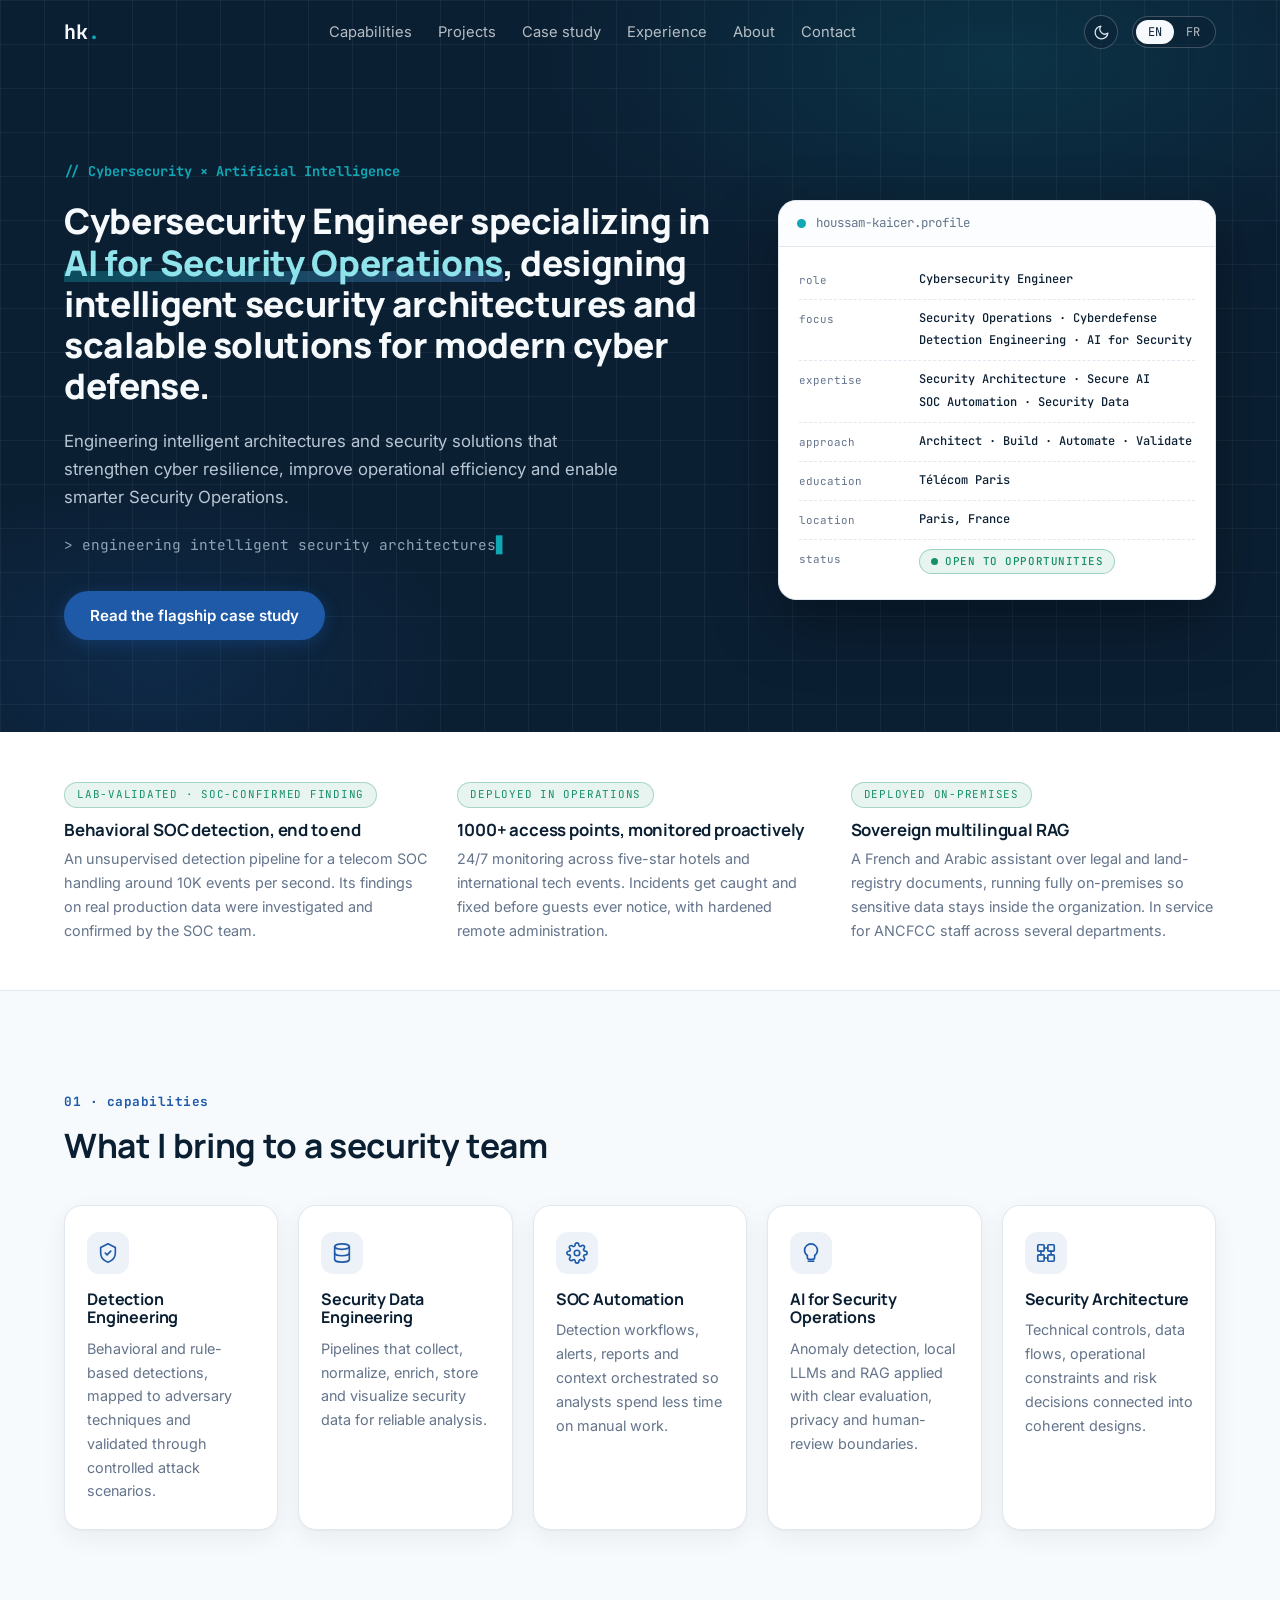
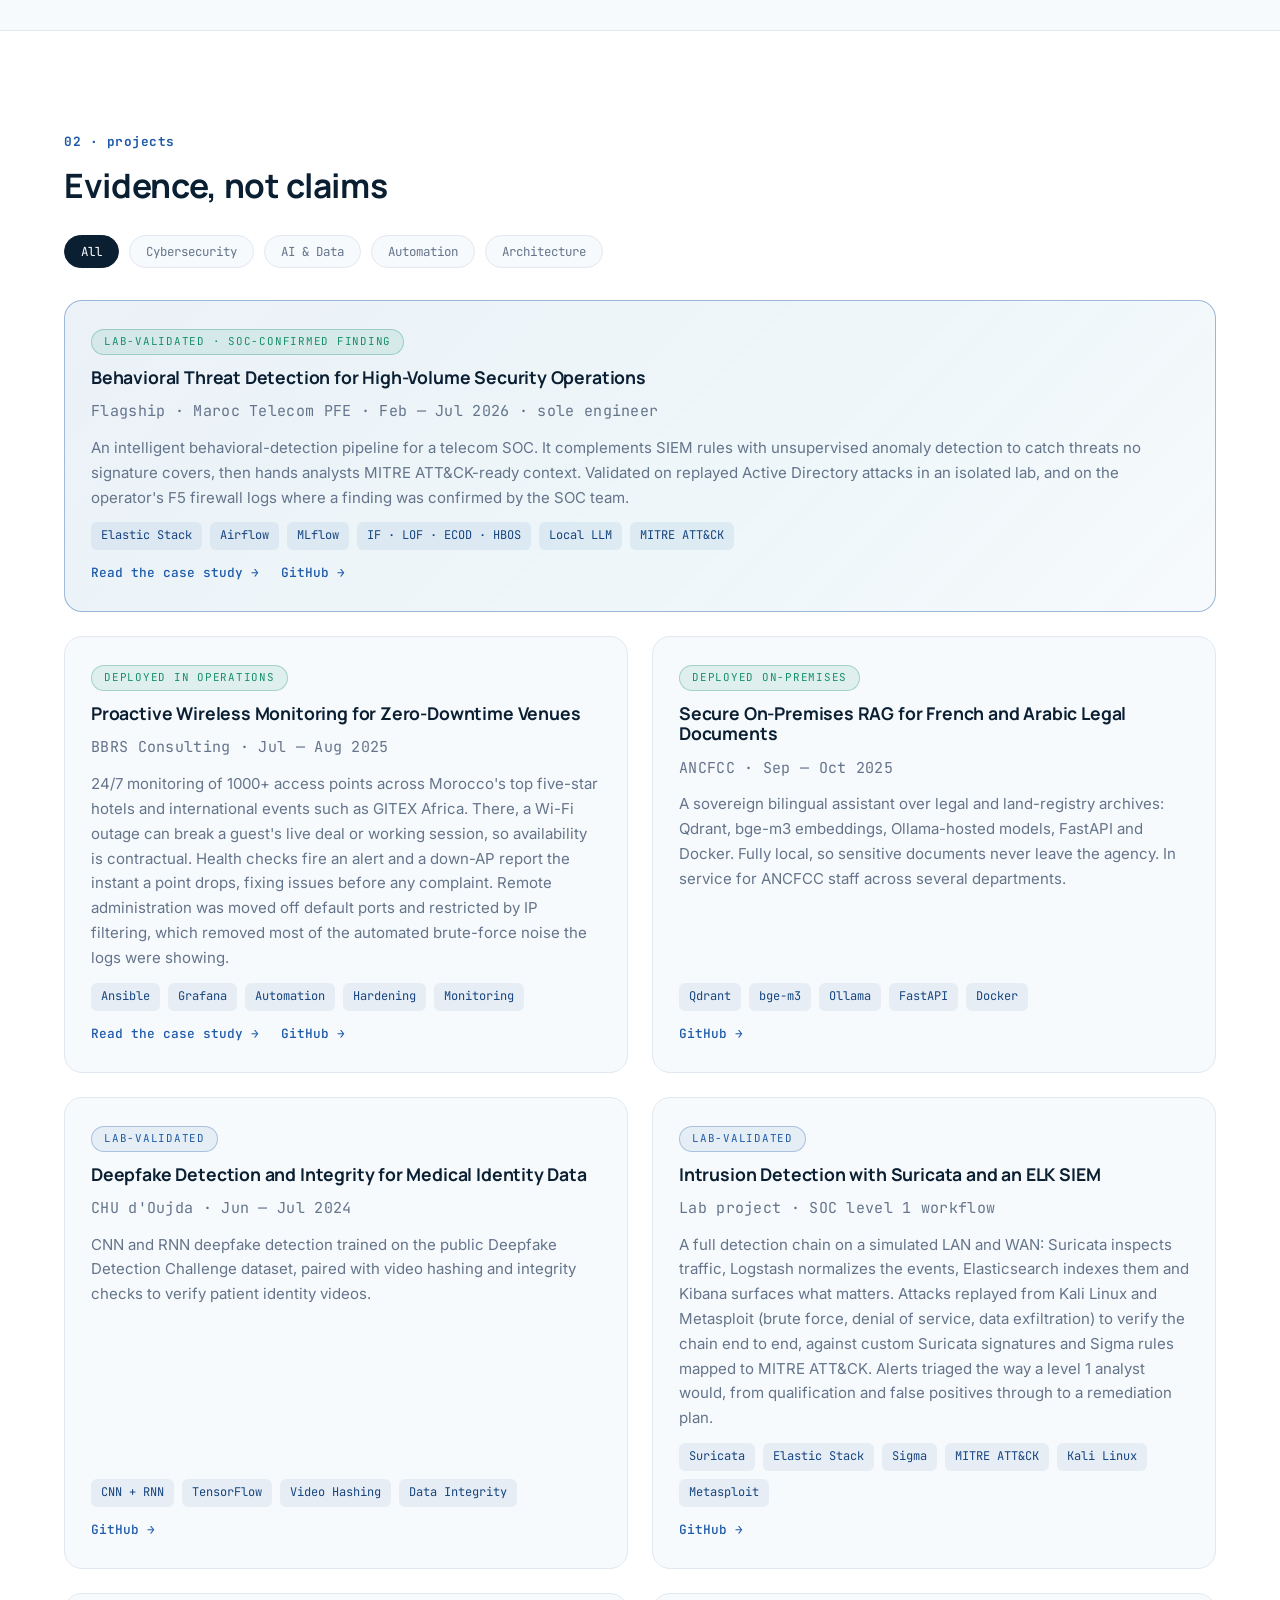
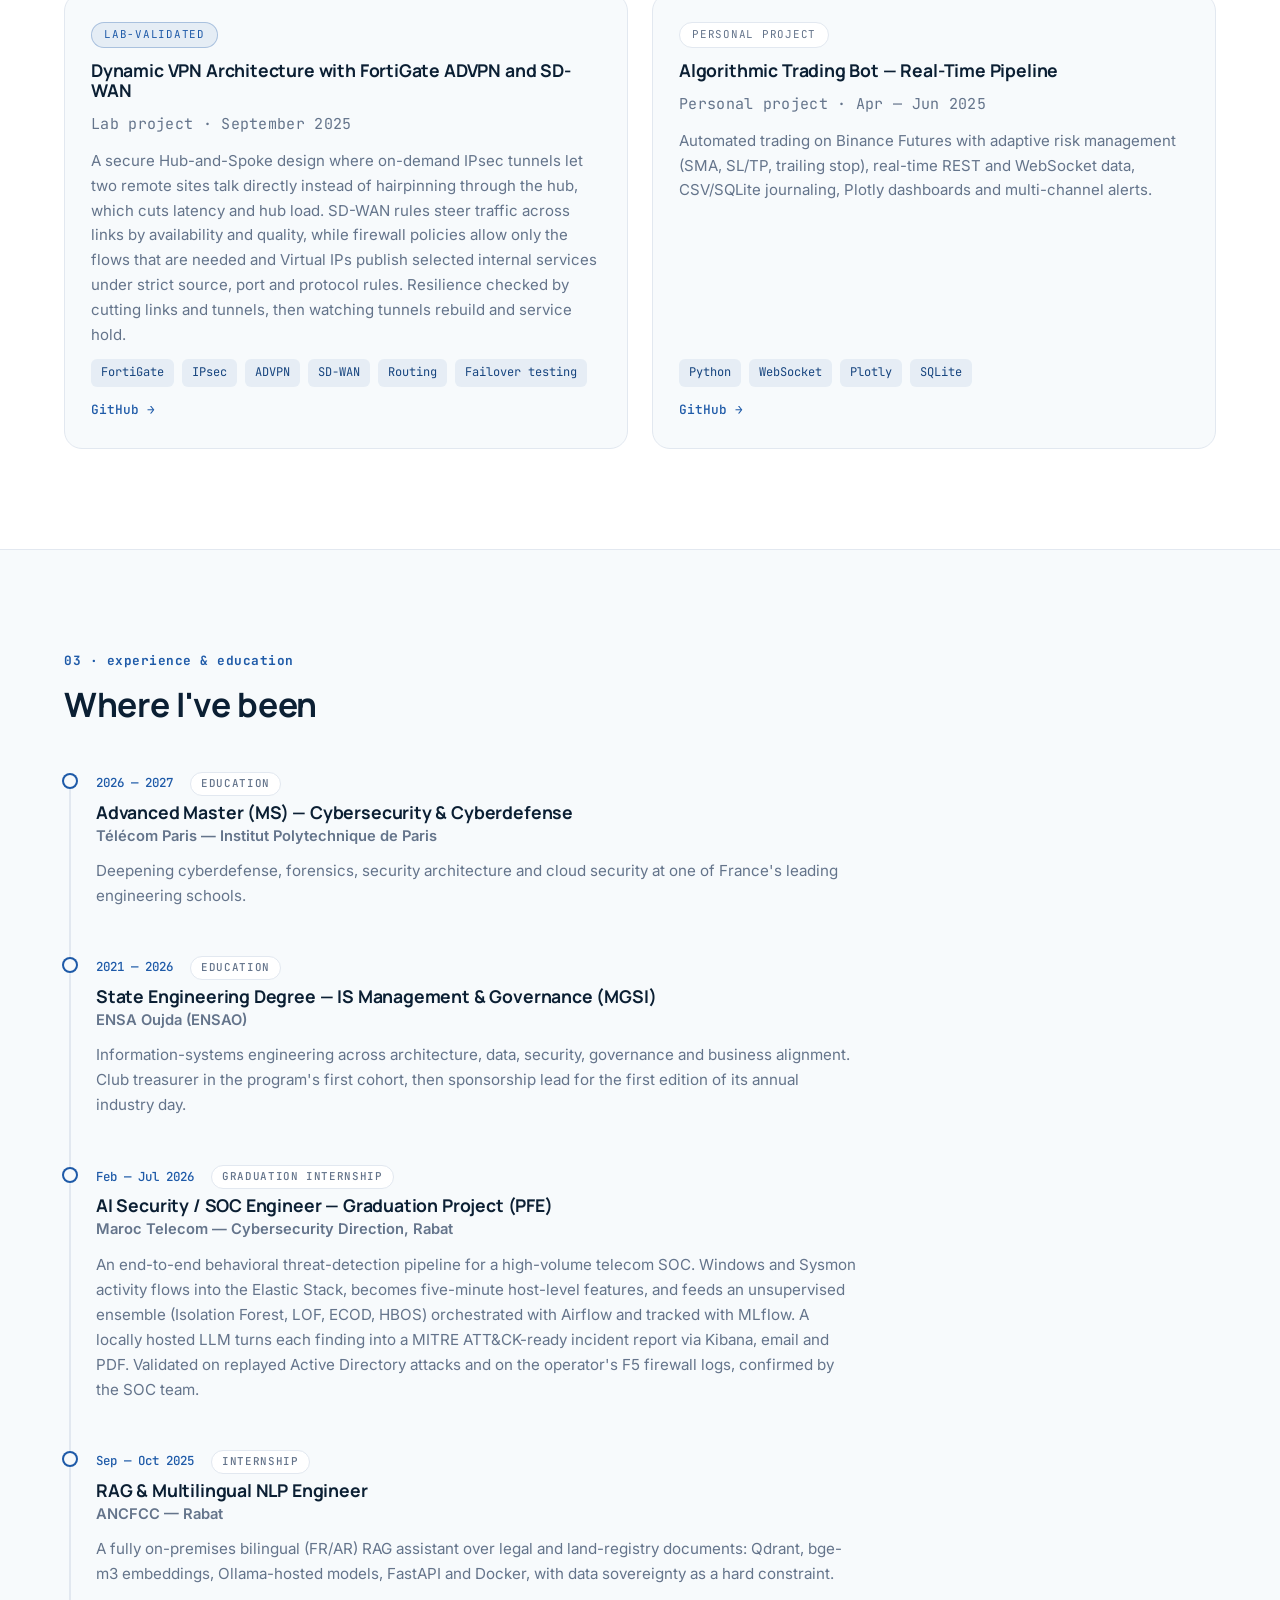
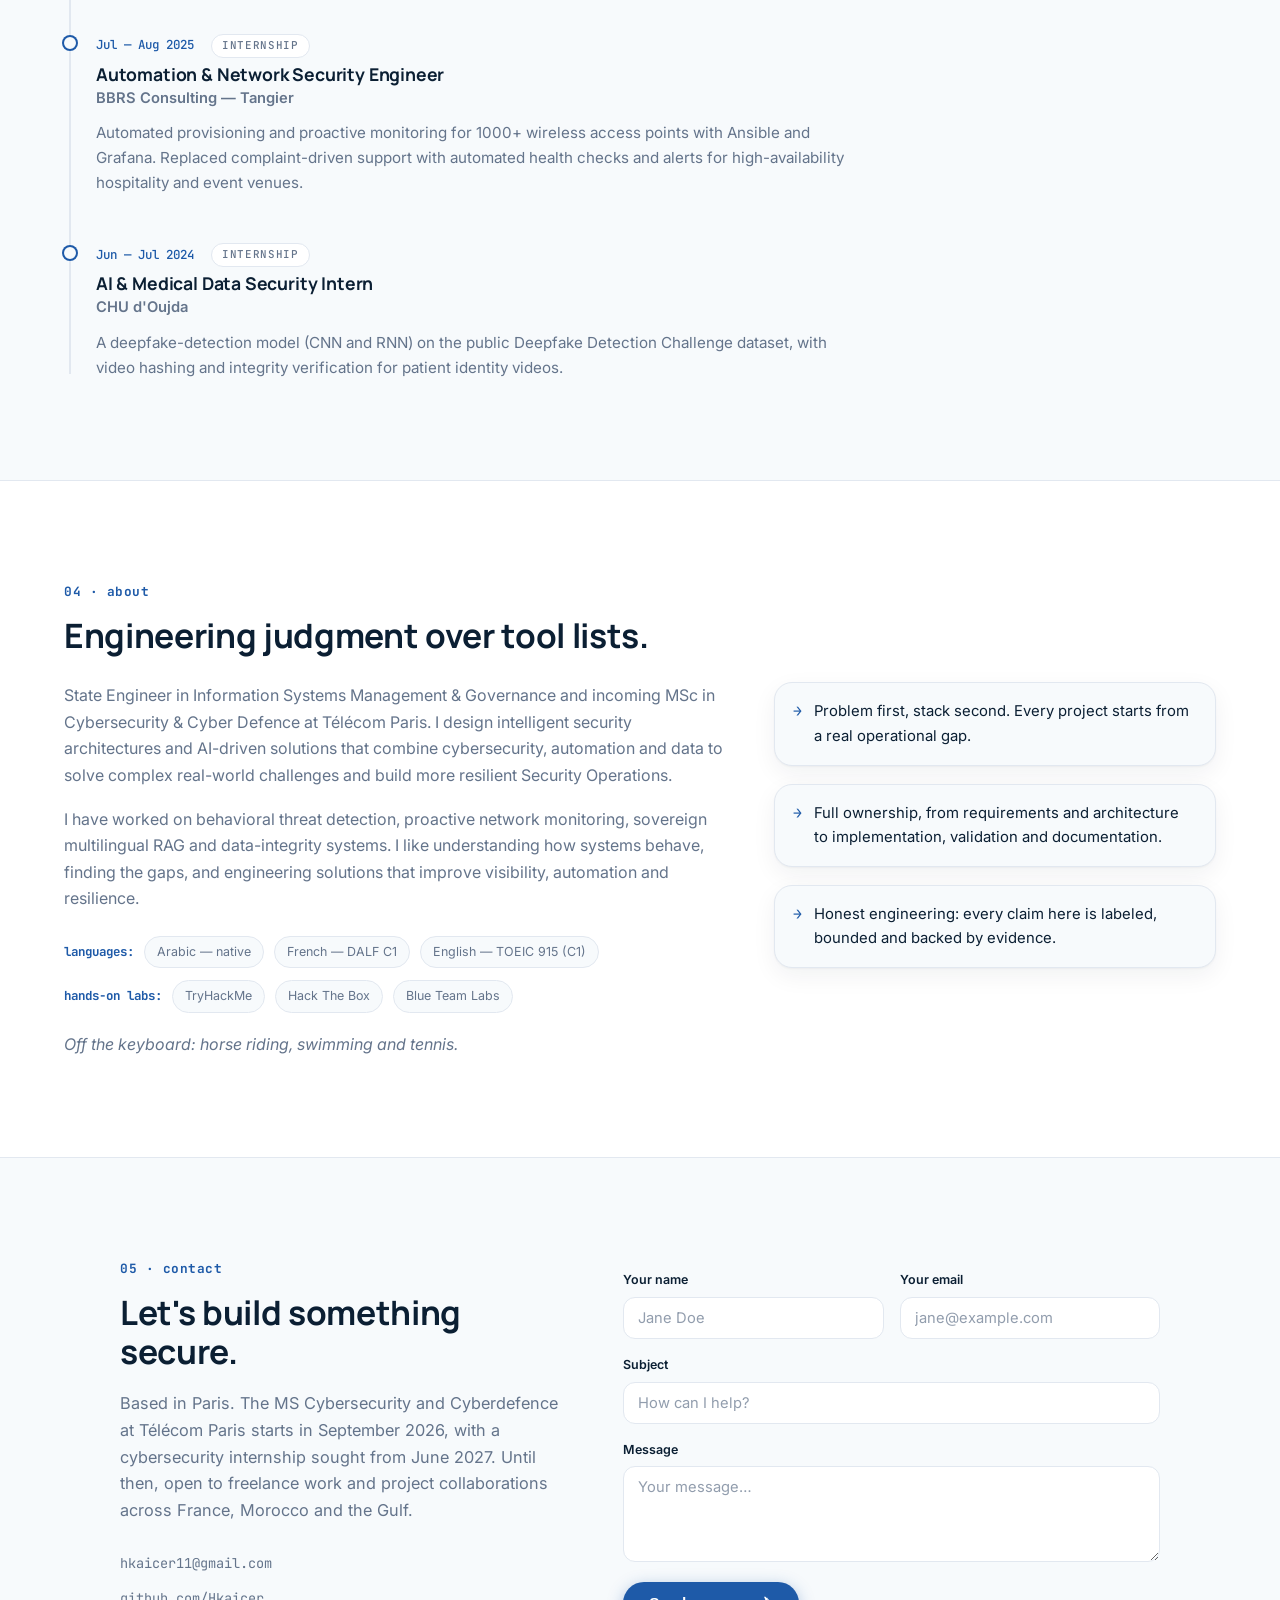
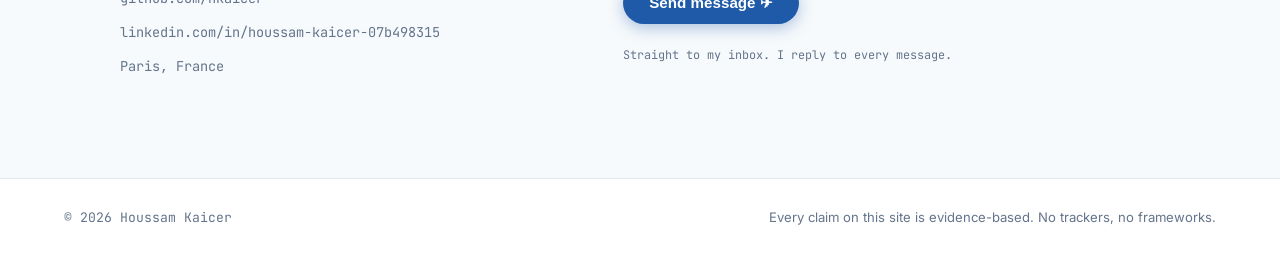
==== commit a5869661: "Redesign: readability, motion and interactive case-study maps - Dark theme fixed: the hero title, th" ====
--- a/index.html
+++ b/index.html
@@ -9,14 +9,55 @@
   <meta property="og:title" content="Houssam Kaicer — Cybersecurity & AI Engineer">
   <meta property="og:description" content="Cybersecurity Engineer specializing in AI for Security Operations, designing intelligent security architectures and scalable solutions for modern cyber defense.">
   <meta property="og:type" content="website">
+  <meta property="og:url" content="https://hkaicer.github.io/">
+  <meta property="og:site_name" content="Houssam Kaicer">
+  <meta property="og:image" content="https://hkaicer.github.io/assets/og/og-home.png">
+  <meta property="og:image:width" content="1200">
+  <meta property="og:image:height" content="630">
+  <meta property="og:image:alt" content="Houssam Kaicer, Cybersecurity Engineer specializing in AI for Security Operations">
+  <meta property="og:locale" content="en_US">
+  <meta property="og:locale:alternate" content="fr_FR">
+  <meta name="twitter:card" content="summary_large_image">
+  <meta name="twitter:title" content="Houssam Kaicer — Cybersecurity &amp; AI Engineer">
+  <meta name="twitter:description" content="Cybersecurity Engineer specializing in AI for Security Operations, designing intelligent security architectures and scalable solutions for modern cyber defense.">
+  <meta name="twitter:image" content="https://hkaicer.github.io/assets/og/og-home.png">
+  <meta name="theme-color" content="#0B1F33">
+  <link rel="canonical" href="https://hkaicer.github.io/">
   <link rel="icon" type="image/svg+xml" href="assets/favicon.svg">
+  <link rel="icon" type="image/png" sizes="32x32" href="assets/favicon-32.png">
+  <link rel="apple-touch-icon" href="assets/apple-touch-icon.png">
   <script>(function(){var t=localStorage.getItem("theme");if(!t){t=window.matchMedia&&window.matchMedia("(prefers-color-scheme: dark)").matches?"dark":"light";}document.documentElement.setAttribute("data-theme",t);})();</script>
   <link rel="preconnect" href="https://fonts.googleapis.com">
   <link rel="preconnect" href="https://fonts.gstatic.com" crossorigin>
   <link href="https://fonts.googleapis.com/css2?family=Manrope:wght@600;700;800&family=Inter:wght@400;500;600&family=JetBrains+Mono:wght@400;500;700&display=swap" rel="stylesheet">
   <link rel="stylesheet" href="css/style.css">
+  <script type="application/ld+json">
+  {
+    "@context": "https://schema.org",
+    "@type": "Person",
+    "name": "Houssam Kaicer",
+    "url": "https://hkaicer.github.io/",
+    "jobTitle": "Cybersecurity Engineer",
+    "description": "Cybersecurity Engineer specializing in AI for Security Operations.",
+    "sameAs": [
+      "https://github.com/Hkaicer",
+      "https://www.linkedin.com/in/houssam-kaicer-07b498315/"
+    ],
+    "knowsAbout": [
+      "Detection Engineering",
+      "Security Data Engineering",
+      "SOC Automation",
+      "AI for Security Operations",
+      "Security Architecture",
+      "MITRE ATT&CK",
+      "Elastic Stack"
+    ]
+  }
+  </script>
 </head>
 <body>
+
+  <a class="skip-link" href="#top" data-i18n="a11y.skip">Skip to content</a>
 
   <div class="progress-bar" id="progressBar" aria-hidden="true"></div>
 
@@ -59,7 +100,7 @@
 
         <div class="hero-copy">
           <p class="eyebrow mono reveal" data-i18n="hero.eyebrow">// Cybersecurity &times; Artificial Intelligence</p>
-          <h1 class="reveal" data-i18n="hero.title">Cybersecurity Engineer specializing in AI for Security Operations, designing intelligent security architectures and scalable solutions for modern cyber defense.</h1>
+          <h1 class="reveal" data-i18n="hero.title">Cybersecurity Engineer specializing in <span class="hl">AI for Security Operations</span>, designing intelligent security architectures and scalable solutions for modern cyber defense.</h1>
           <p class="hero-sub reveal" data-i18n="hero.sub">
             Engineering intelligent architectures and security solutions that strengthen cyber resilience,
             improve operational efficiency and enable smarter Security Operations.
@@ -67,7 +108,6 @@
           <p class="typed-line mono reveal" aria-hidden="true"><span data-i18n="hero.typedPrefix">&gt; engineering </span><span id="typed"></span><span class="cursor">▊</span></p>
           <div class="hero-cta reveal">
             <a href="case-study.html" class="btn btn-primary" data-i18n="hero.cta1">Read the flagship case study</a>
-            <!-- TODO: drop the two CV files into assets/cv/ -->
             <a href="assets/cv/CV_Houssam_Kaicer_EN.pdf" id="cvBtn" class="btn btn-ghost" download data-i18n="hero.cta2">Download my resume ↓</a>
           </div>
         </div>
@@ -124,9 +164,9 @@
     <section class="proof">
       <div class="container proof-grid">
         <article class="proof-card reveal">
-          <span class="badge badge-prod" data-i18n="badge.prod">production-confirmed</span>
+          <span class="badge badge-prod" data-i18n="badge.prod">lab-validated · SOC-confirmed finding</span>
           <h3 data-i18n="proof.p1.title">Behavioral SOC detection, end to end</h3>
-          <p data-i18n="proof.p1.desc">An unsupervised detection pipeline built for a telecom SOC context on the order of 10K events per second — its findings on real production data were investigated and confirmed by the SOC team.</p>
+          <p data-i18n="proof.p1.desc">An unsupervised detection pipeline for a telecom SOC handling around 10K events per second. Its findings on real production data were investigated and confirmed by the SOC team.</p>
         </article>
         <article class="proof-card reveal">
           <span class="badge badge-prod" data-i18n="badge.deployed">deployed in operations</span>
@@ -136,7 +176,7 @@
         <article class="proof-card reveal">
           <span class="badge badge-prod" data-i18n="badge.deployed2">deployed on-premises</span>
           <h3 data-i18n="proof.p3.title">Sovereign multilingual RAG</h3>
-          <p data-i18n="proof.p3.desc">A French and Arabic assistant over legal and land-registry documents, running fully on-premises so sensitive data stays inside the organization.</p>
+          <p data-i18n="proof.p3.desc">A French and Arabic assistant over legal and land-registry documents, running fully on-premises so sensitive data stays inside the organization. In service for ANCFCC staff across several departments.</p>
         </article>
       </div>
     </section>
@@ -153,7 +193,7 @@
               <svg viewBox="0 0 24 24" fill="none" stroke="currentColor" stroke-width="1.8" stroke-linecap="round" stroke-linejoin="round"><path d="M12 2l8 4v6c0 5-3.5 8.5-8 10-4.5-1.5-8-5-8-10V6l8-4z"/><path d="M9 12l2 2 4-4"/></svg>
             </div>
             <h3 data-i18n="cap.c1.title">Detection Engineering</h3>
-            <p data-i18n="cap.c1.desc">Designing behavioral and rule-based detections, mapping telemetry to adversary techniques and validating findings through controlled attack scenarios.</p>
+            <p data-i18n="cap.c1.desc">Behavioral and rule-based detections, mapped to adversary techniques and validated through controlled attack scenarios.</p>
           </article>
 
           <article class="cap-card reveal">
@@ -161,7 +201,7 @@
               <svg viewBox="0 0 24 24" fill="none" stroke="currentColor" stroke-width="1.8" stroke-linecap="round" stroke-linejoin="round"><ellipse cx="12" cy="5" rx="8" ry="3"/><path d="M4 5v14c0 1.66 3.58 3 8 3s8-1.34 8-3V5"/><path d="M4 12c0 1.66 3.58 3 8 3s8-1.34 8-3"/></svg>
             </div>
             <h3 data-i18n="cap.c2.title">Security Data Engineering</h3>
-            <p data-i18n="cap.c2.desc">Building pipelines that collect, normalize, enrich, store and visualize security telemetry for reliable analysis.</p>
+            <p data-i18n="cap.c2.desc">Pipelines that collect, normalize, enrich, store and visualize security data for reliable analysis.</p>
           </article>
 
           <article class="cap-card reveal">
@@ -169,7 +209,7 @@
               <svg viewBox="0 0 24 24" fill="none" stroke="currentColor" stroke-width="1.8" stroke-linecap="round" stroke-linejoin="round"><circle cx="12" cy="12" r="3"/><path d="M19.4 15a1.65 1.65 0 00.33 1.82l.06.06a2 2 0 11-2.83 2.83l-.06-.06a1.65 1.65 0 00-1.82-.33 1.65 1.65 0 00-1 1.51V21a2 2 0 11-4 0v-.09a1.65 1.65 0 00-1-1.51 1.65 1.65 0 00-1.82.33l-.06.06a2 2 0 11-2.83-2.83l.06-.06a1.65 1.65 0 00.33-1.82 1.65 1.65 0 00-1.51-1H3a2 2 0 110-4h.09a1.65 1.65 0 001.51-1 1.65 1.65 0 00-.33-1.82l-.06-.06a2 2 0 112.83-2.83l.06.06a1.65 1.65 0 001.82.33h.01a1.65 1.65 0 001-1.51V3a2 2 0 114 0v.09a1.65 1.65 0 001 1.51h.01a1.65 1.65 0 001.82-.33l.06-.06a2 2 0 112.83 2.83l-.06.06a1.65 1.65 0 00-.33 1.82v.01a1.65 1.65 0 001.51 1H21a2 2 0 110 4h-.09a1.65 1.65 0 00-1.51 1z"/></svg>
             </div>
             <h3 data-i18n="cap.c3.title">SOC Automation</h3>
-            <p data-i18n="cap.c3.desc">Orchestrating detection workflows, alerts, reports and analyst context to reduce manual friction.</p>
+            <p data-i18n="cap.c3.desc">Detection workflows, alerts, reports and context orchestrated so analysts spend less time on manual work.</p>
           </article>
 
           <article class="cap-card reveal">
@@ -177,7 +217,7 @@
               <svg viewBox="0 0 24 24" fill="none" stroke="currentColor" stroke-width="1.8" stroke-linecap="round" stroke-linejoin="round"><path d="M12 2a7 7 0 017 7c0 2.38-1.19 4.47-3 5.74V17a2 2 0 01-2 2h-4a2 2 0 01-2-2v-2.26C6.19 13.47 5 11.38 5 9a7 7 0 017-7z"/><path d="M9 21h6"/></svg>
             </div>
             <h3 data-i18n="cap.c4.title">AI for Security Operations</h3>
-            <p data-i18n="cap.c4.desc">Applying anomaly detection, local LLMs and RAG with explicit evaluation, privacy and human-review boundaries.</p>
+            <p data-i18n="cap.c4.desc">Anomaly detection, local LLMs and RAG applied with clear evaluation, privacy and human-review boundaries.</p>
           </article>
 
           <article class="cap-card reveal">
@@ -185,7 +225,7 @@
               <svg viewBox="0 0 24 24" fill="none" stroke="currentColor" stroke-width="1.8" stroke-linecap="round" stroke-linejoin="round"><rect x="3" y="3" width="7" height="7" rx="1"/><rect x="14" y="3" width="7" height="7" rx="1"/><rect x="3" y="14" width="7" height="7" rx="1"/><rect x="14" y="14" width="7" height="7" rx="1"/><path d="M10 6.5h4M6.5 10v4M17.5 10v4M10 17.5h4"/></svg>
             </div>
             <h3 data-i18n="cap.c5.title">Security Architecture</h3>
-            <p data-i18n="cap.c5.desc">Connecting technical controls, data flows, operational constraints and risk decisions into coherent system designs.</p>
+            <p data-i18n="cap.c5.desc">Technical controls, data flows, operational constraints and risk decisions connected into coherent designs.</p>
           </article>
 
         </div>
@@ -209,22 +249,20 @@
         <div class="projects-grid">
 
           <article class="project-card featured reveal" data-cats="cyber ai architecture">
-            <span class="badge badge-prod" data-i18n="badge.prod">production-confirmed</span>
+            <span class="badge badge-prod" data-i18n="badge.prod">lab-validated · SOC-confirmed finding</span>
             <h3 data-i18n="proj.p1.title">Behavioral Threat Detection for High-Volume Security Operations</h3>
             <p class="proj-meta mono" data-i18n="proj.p1.meta">Flagship · Maroc Telecom PFE · Feb — Jul 2026 · sole engineer</p>
             <p data-i18n="proj.p1.desc">
-              An intelligent behavioral-detection pipeline for telecom SOC operations, complementing traditional
-              SIEM rules with unsupervised anomaly detection to identify previously unseen threats — including
-              behaviors no signature covers. Learns normal Windows/Active Directory activity and produces
-              analyst-ready MITRE ATT&amp;CK context. Validated on replayed Kerberos attacks in an isolated lab;
-              an earlier production anomaly was confirmed by the SOC team.
+              An intelligent behavioral-detection pipeline for a telecom SOC. It complements SIEM rules with
+              unsupervised anomaly detection to catch threats no signature covers, then hands analysts MITRE
+              ATT&amp;CK-ready context. Validated on replayed Active Directory attacks in an isolated lab, and on
+              the operator's F5 firewall logs where a finding was confirmed by the SOC team.
             </p>
             <ul class="tags mono">
               <li>Elastic Stack</li><li>Airflow</li><li>MLflow</li><li>IF · LOF · ECOD · HBOS</li><li>Local LLM</li><li>MITRE ATT&amp;CK</li>
             </ul>
             <div class="proj-links">
               <a class="project-link mono" href="case-study.html" data-i18n="proj.p1.link">Read the case study →</a>
-              <!-- TODO: point at behavioral-soc-detection-demo repo once pushed -->
               <a class="project-link mono" href="https://github.com/Hkaicer" target="_blank" rel="noopener" data-i18n="proj.ghLink">GitHub →</a>
             </div>
           </article>
@@ -235,10 +273,11 @@
             <p class="proj-meta mono" data-i18n="proj.p2.meta">BBRS Consulting · Jul — Aug 2025</p>
             <p data-i18n="proj.p2.desc">
               24/7 monitoring of 1000+ access points across Morocco's top five-star hotels and international
-              events such as GITEX Africa. There, a Wi-Fi outage can break a guest's live deal or working
-              session, so availability is contractual. Health checks fire an alert and a down-AP report the
-              instant a point drops, fixing issues before any complaint. Remote access hardened on non-default
-              ports after waves of global brute-force attempts.
+              events such as GITEX Africa. There, a Wi-Fi outage can break a guest's live deal or working session,
+              so availability is contractual. Health checks fire an alert and a down-AP report the instant a point
+              drops, fixing issues before any complaint. Remote administration was moved off default ports and
+              restricted by IP filtering, which removed most of the automated brute-force noise the logs were
+              showing.
             </p>
             <ul class="tags mono">
               <li>Ansible</li><li>Grafana</li><li>Automation</li><li>Hardening</li><li>Monitoring</li>
@@ -254,15 +293,14 @@
             <h3 data-i18n="proj.p3.title">Secure On-Premises RAG for French and Arabic Legal Documents</h3>
             <p class="proj-meta mono" data-i18n="proj.p3.meta">ANCFCC · Sep — Oct 2025</p>
             <p data-i18n="proj.p3.desc">
-              A sovereign bilingual assistant over legal and land-registry archives: Qdrant, bge-m3
-              embeddings, Ollama-hosted models, FastAPI and Docker. Fully local, so sensitive documents never
-              leave the agency.
+              A sovereign bilingual assistant over legal and land-registry archives: Qdrant, bge-m3 embeddings,
+              Ollama-hosted models, FastAPI and Docker. Fully local, so sensitive documents never leave the
+              agency. In service for ANCFCC staff across several departments.
             </p>
             <ul class="tags mono">
               <li>Qdrant</li><li>bge-m3</li><li>Ollama</li><li>FastAPI</li><li>Docker</li>
             </ul>
             <div class="proj-links">
-              <!-- TODO: point at secure-multilingual-rag repo once pushed -->
               <a class="project-link mono" href="https://github.com/Hkaicer" target="_blank" rel="noopener" data-i18n="proj.ghLink">GitHub →</a>
             </div>
           </article>
@@ -328,9 +366,9 @@
             <h3 data-i18n="proj.p6.title">Algorithmic Trading Bot — Real-Time Pipeline</h3>
             <p class="proj-meta mono" data-i18n="proj.p6.meta">Personal project · Apr — Jun 2025</p>
             <p data-i18n="proj.p6.desc">
-              Automated trading pipeline on Binance Futures with adaptive risk management (SMA, SL/TP, trailing
-              stop), real-time REST &amp; WebSocket data, CSV/SQLite journaling, Plotly dashboards and multi-channel
-              alerting.
+              Automated trading on Binance Futures with adaptive risk management (SMA, SL/TP, trailing stop),
+              real-time REST and WebSocket data, CSV/SQLite journaling, Plotly dashboards and multi-channel
+              alerts.
             </p>
             <ul class="tags mono">
               <li>Python</li><li>WebSocket</li><li>Plotly</li><li>SQLite</li>
@@ -360,6 +398,18 @@
             <p class="tl-desc" data-i18n="exp.e1.desc">
               Deepening cyberdefense, forensics, security architecture and cloud security at one of France's
               leading engineering schools.
+            </p>
+          </div>
+
+          <div class="tl-item reveal">
+            <span class="tl-dot" aria-hidden="true"></span>
+            <span class="tl-date mono">2021 — 2026 <span class="tl-tag" data-i18n="tag.edu">education</span></span>
+            <h3 data-i18n="exp.e6.role">State Engineering Degree — IS Management &amp; Governance (MGSI)</h3>
+            <p class="tl-org">ENSA Oujda (ENSAO)</p>
+            <p class="tl-desc" data-i18n="exp.e6.desc">
+              Information-systems engineering across architecture, data, security, governance and business
+              alignment. Club treasurer in the program's first cohort, then sponsorship lead for the first edition
+              of its annual industry day.
             </p>
           </div>
 
@@ -384,9 +434,9 @@
             <h3 data-i18n="exp.e3.role">RAG &amp; Multilingual NLP Engineer</h3>
             <p class="tl-org">ANCFCC — Rabat</p>
             <p class="tl-desc" data-i18n="exp.e3.desc">
-              Built a fully on-premises bilingual (FR/AR) RAG assistant over legal and land-registry documents:
-              Qdrant, bge-m3 embeddings, Ollama-hosted models, FastAPI, Docker — with data sovereignty as a
-              hard constraint.
+              A fully on-premises bilingual (FR/AR) RAG assistant over legal and land-registry documents: Qdrant,
+              bge-m3 embeddings, Ollama-hosted models, FastAPI and Docker, with data sovereignty as a hard
+              constraint.
             </p>
           </div>
 
@@ -408,20 +458,8 @@
             <h3 data-i18n="exp.e5.role">AI &amp; Medical Data Security Intern</h3>
             <p class="tl-org">CHU d'Oujda</p>
             <p class="tl-desc" data-i18n="exp.e5.desc">
-              Developed a deepfake-detection model (CNN + RNN) on the public Deepfake Detection Challenge dataset
-              and integrated video hashing and integrity verification for patient identity videos.
-            </p>
-          </div>
-
-          <div class="tl-item reveal">
-            <span class="tl-dot" aria-hidden="true"></span>
-            <span class="tl-date mono">2021 — 2026 <span class="tl-tag" data-i18n="tag.edu">education</span></span>
-            <h3 data-i18n="exp.e6.role">State Engineering Degree — IS Management &amp; Governance (MGSI)</h3>
-            <p class="tl-org">ENSA Oujda (ENSAO)</p>
-            <p class="tl-desc" data-i18n="exp.e6.desc">
-              Information-systems engineering: architecture, data, security, governance and business alignment.
-              Treasurer of the program's student club (first cohort), then sponsorship lead — organized the first
-              edition of the program's annual industry day.
+              A deepfake-detection model (CNN and RNN) on the public Deepfake Detection Challenge dataset, with
+              video hashing and integrity verification for patient identity videos.
             </p>
           </div>
 
@@ -443,9 +481,9 @@
               and build more resilient Security Operations.
             </p>
             <p data-i18n="about.p2">
-              I have worked on behavioral threat detection for Security Operations, proactive network monitoring,
-              sovereign multilingual RAG and data-integrity applications. I enjoy understanding how systems behave,
-              identifying gaps and engineering solutions that improve visibility, automation and resilience.
+              I have worked on behavioral threat detection, proactive network monitoring, sovereign multilingual
+              RAG and data-integrity systems. I like understanding how systems behave, finding the gaps, and
+              engineering solutions that improve visibility, automation and resilience.
             </p>
             <div class="about-langs reveal">
               <span class="langs-label mono" data-i18n="about.langsLabel">languages:</span>
@@ -462,9 +500,9 @@
             <p class="about-offkey reveal" data-i18n="about.offkey">Off the keyboard: horse riding, swimming and tennis.</p>
           </div>
           <ul class="about-points">
-            <li class="reveal"><span class="mono accent-blue">→</span> <span data-i18n="about.h1">Problem first, stack second — every project starts from an operational gap.</span></li>
-            <li class="reveal"><span class="mono accent-blue">→</span> <span data-i18n="about.h2">Full ownership: requirements, architecture, implementation, validation, documentation.</span></li>
-            <li class="reveal"><span class="mono accent-blue">→</span> <span data-i18n="about.h3">Honest engineering: every claim on this site is labeled, limited and evidence-based.</span></li>
+            <li class="reveal"><span class="mono accent-blue">→</span> <span data-i18n="about.h1">Problem first, stack second. Every project starts from a real operational gap.</span></li>
+            <li class="reveal"><span class="mono accent-blue">→</span> <span data-i18n="about.h2">Full ownership, from requirements and architecture to implementation, validation and documentation.</span></li>
+            <li class="reveal"><span class="mono accent-blue">→</span> <span data-i18n="about.h3">Honest engineering: every claim here is labeled, bounded and backed by evidence.</span></li>
           </ul>
         </div>
       </div>
@@ -479,7 +517,9 @@
             <p class="kicker mono reveal" data-i18n="contact.kicker">05 · contact</p>
             <h2 class="reveal" data-i18n="contact.title">Let's build something secure.</h2>
             <p class="contact-text reveal" data-i18n="contact.text">
-              Based in Paris, open to opportunities in France, Morocco and the Gulf.
+              Based in Paris. The MS Cybersecurity and Cyberdefence at Télécom Paris starts in September 2026,
+              with a cybersecurity internship sought from June 2027. Until then, open to freelance work and
+              project collaborations across France, Morocco and the Gulf.
             </p>
             <div class="contact-links reveal">
               <a href="mailto:hkaicer11@gmail.com" class="contact-link mono">hkaicer11@gmail.com</a>
@@ -529,5 +569,6 @@
 
   <script src="js/i18n.js"></script>
   <script src="js/main.js"></script>
+  <script src="js/motion.js"></script>
 </body>
 </html>
--- a/css/style.css
+++ b/css/style.css
@@ -1,5 +1,5 @@
 /* =====================================================
-   Houssam Kaicer — Portfolio001
+   Houssam Kaicer — Portfolio002
    Blueprint design system: Midnight Navy · Engineering Blue · Signal Cyan
    Professional engineering aesthetic, light body, dark hero
    Light / dark theme via [data-theme], set pre-paint in <head>
@@ -9,6 +9,8 @@
   --navy:     #0B1F33;   /* primary text, dark hero background */
   --blue:     #1E5AA8;   /* primary actions, links, emphasis */
   --blue-dk:  #17457F;
+  --btn:      #1E5AA8;   /* button fills, same in both themes */
+  --btn-dk:   #17457F;
   --cyan:     #11A8B5;   /* secondary accent, status, flow */
   --bg:       #F7FAFC;   /* main background */
   --surface:  #FFFFFF;
@@ -17,6 +19,7 @@
   --line:     #E2E8F0;
   --green:    #168F6A;   /* validated achievements */
   --amber:    #B7791F;   /* limitations, verify labels */
+  --red:      #CC3D3D;   /* the simulated access-point failure only */
   --blue-bg:  rgba(30, 90, 168, 0.08);
   --cyan-bg:  rgba(17, 168, 181, 0.10);
   --green-bg: rgba(22, 143, 106, 0.10);
@@ -46,10 +49,15 @@
   --shadow-lg: 0 2px 4px rgba(0, 0, 0, 0.35), 0 16px 48px rgba(0, 0, 0, 0.55);
   --nav-bg:    rgba(10, 22, 34, 0.85);
   --head-bg:   rgba(255, 255, 255, 0.04);
+  --blue:      #5B9CEF;   /* text blue, lifted so links, labels and dates stay readable */
+  --blue-dk:   #A9C8F2;   /* tag text */
+  --green:     #34C08F;   /* lifted for small badge text on dark */
+  --amber:     #D69A3C;
+  --red:       #F07070;
 }
 /* extra readability fixes when dark */
-:root[data-theme="dark"] .lang-btn.active { background: var(--blue); }
-:root[data-theme="dark"] .filter-btn.active { background: var(--blue); border-color: var(--blue); }
+:root[data-theme="dark"] .lang-btn.active { background: var(--btn); }
+:root[data-theme="dark"] .filter-btn.active { background: var(--btn); border-color: var(--btn); }
 :root[data-theme="dark"] .btn-ghost-light { background: transparent; }
 :root[data-theme="dark"] .badge-acad { background: var(--bg); }
 
@@ -90,7 +98,7 @@
 
 a { color: inherit; text-decoration: none; }
 
-::selection { background: var(--blue); color: #fff; }
+::selection { background: var(--btn); color: #fff; }
 
 /* ---------- scroll progress ---------- */
 .progress-bar {
@@ -108,7 +116,7 @@
   display: inline-block;
   padding: 3px 12px;
   font-family: var(--font-mono);
-  font-size: 0.66rem;
+  font-size: 0.68rem;
   letter-spacing: 0.07em;
   text-transform: uppercase;
   border-radius: 999px;
@@ -236,7 +244,7 @@
   padding: 160px 0 92px;
   overflow: hidden;
   background: var(--navy);
-  color: var(--bg);
+  color: #F7FAFC;
 }
 .hero-compact { padding: 148px 0 64px; }
 
@@ -306,15 +314,15 @@
 }
 .btn:active { transform: scale(0.98); }
 .btn-primary {
-  background: var(--blue);
+  background: var(--btn);
   color: #fff;
   box-shadow: 0 4px 16px rgba(30, 90, 168, 0.35);
 }
-.btn-primary:hover { background: var(--blue-dk); transform: translateY(-2px); }
+.btn-primary:hover { background: var(--btn-dk); transform: translateY(-2px); }
 .btn-ghost {
-  border: 1px solid rgba(247, 250, 252, 0.3);
+  border: 1px solid rgba(247, 250, 252, 0.35);
   background: transparent;
-  color: var(--bg);
+  color: #F7FAFC;
 }
 .btn-ghost:hover { border-color: var(--cyan); color: var(--cyan); transform: translateY(-2px); }
 .btn-ghost-light {
@@ -535,7 +543,7 @@
   background: linear-gradient(135deg, rgba(30, 90, 168, 0.05), rgba(17, 168, 181, 0.04) 60%, transparent), var(--bg);
 }
 
-.proj-meta { font-size: 0.72rem; color: var(--slate); letter-spacing: 0.02em; }
+.proj-meta { font-size: 0.76rem; color: var(--slate); letter-spacing: 0.02em; }
 .project-card p { color: var(--slate); font-size: 0.94rem; }
 .project-card > p:not(.proj-meta) { flex-grow: 1; }
 
@@ -546,7 +554,7 @@
   gap: 8px;
 }
 .tags li {
-  font-size: 0.72rem;
+  font-size: 0.75rem;
   font-family: var(--font-mono);
   color: var(--blue-dk);
   background: var(--blue-bg);
@@ -814,7 +822,7 @@
 .pipeline-svg .nsub      { fill: var(--slate); }
 .pipeline-svg .group-box { fill: none; stroke: var(--line); stroke-dasharray: 4 4; }
 .pipeline-svg .glabel    { fill: var(--slate); }
-.pipeline-svg .bar       { fill: var(--blue); }
+.pipeline-svg .bar       { fill: var(--btn); }
 .pipeline-svg .bartext   { fill: #FFFFFF; }
 
 /* ---------- footer ---------- */
@@ -848,7 +856,8 @@
   .alert-card, .profile-card { animation: none; }
   .dot.pulse, .status-dot { animation: none; }
   .typed-line .cursor { animation: none; }
-  .pipeline-svg .flow line { animation: none; stroke-dasharray: none; }
+  .pipeline-svg .flow line,
+  .pipeline-svg .flow path { animation: none; stroke-dasharray: none; }
 }
 
 /* ---------- responsive ---------- */
@@ -887,3 +896,370 @@
   .cf-row { grid-template-columns: 1fr; }
   .prow { grid-template-columns: 96px 1fr; }
 }
+
+/* =====================================================
+   Portfolio002 · readability, accessibility, motion
+   Every hidden starting state below is scoped to html.motion,
+   which js/motion.js sets. Without it, everything simply shows.
+   ===================================================== */
+
+/* ---------- accessibility ---------- */
+.skip-link {
+  position: absolute;
+  left: 16px; top: -64px;
+  z-index: 300;
+  padding: 10px 16px;
+  border-radius: 10px;
+  background: var(--btn);
+  color: #fff;
+  font-size: 0.9rem;
+  font-weight: 600;
+  transition: top 0.2s ease;
+}
+.skip-link:focus { top: 12px; }
+.btn[hidden] { display: none; }
+:focus-visible { outline: 2px solid var(--cyan); outline-offset: 3px; border-radius: 6px; }
+.btn:focus-visible, .lang-btn:focus-visible, .filter-btn:focus-visible, .theme-toggle:focus-visible { border-radius: 999px; }
+
+/* ---------- readability ---------- */
+.cap-card p { font-size: 0.9rem; }
+.tl-tag { font-size: 0.68rem; }
+.hero-grid { grid-template-columns: 1.2fr 0.8fr; }
+.hero-copy h1 { font-size: clamp(1.8rem, 2.9vw, 2.2rem); line-height: 1.17; max-width: 680px; }   /* home only: its title is a full sentence */
+.hero h1 .hl {   /* a highlighter band, not an underline, so it never reads as a link */
+  color: #8FE3EA;
+  background-image: linear-gradient(90deg, rgba(17, 168, 181, 0.34), rgba(91, 156, 239, 0.30));
+  background-repeat: no-repeat;
+  background-position: 0 88%;
+  background-size: 100% 0.32em;
+  -webkit-box-decoration-break: clone;
+  box-decoration-break: clone;
+}
+
+/* the case-study hero is always dark: its badges take the lifted colors in both themes */
+.hero .cs-badges {
+  --blue: #5B9CEF;
+  --green: #34C08F;
+  --amber: #D69A3C;
+  --blue-bg: rgba(30, 90, 168, 0.22);
+  --green-bg: rgba(22, 143, 106, 0.18);
+  --amber-bg: rgba(183, 121, 31, 0.18);
+}
+
+/* ---------- 404 ---------- */
+.hero-404 { min-height: calc(100vh - 72px); display: flex; align-items: center; }
+.hero-404 .container { width: 100%; }
+.nf-code {
+  font-size: clamp(4.5rem, 13vw, 8.5rem);
+  font-weight: 700;
+  line-height: 1;
+  letter-spacing: 0.02em;
+  color: transparent;
+  -webkit-text-stroke: 1.5px rgba(127, 220, 229, 0.6);
+  margin-bottom: 14px;
+}
+
+/* ---------- nav: see-through over the dark hero, solid once scrolled past it ---------- */
+.nav { transition: background-color 0.35s ease, border-color 0.35s ease, -webkit-backdrop-filter 0.35s ease, backdrop-filter 0.35s ease; }
+.nav.on-hero {
+  background: transparent;
+  -webkit-backdrop-filter: none;
+  backdrop-filter: none;
+  border-bottom-color: transparent;
+}
+.nav.on-hero .logo { color: #F7FAFC; }
+.nav.on-hero .nav-links a { color: rgba(247, 250, 252, 0.72); }
+.nav.on-hero .nav-links a:hover,
+.nav.on-hero .nav-links a.active { color: #FFFFFF; }
+.nav.on-hero .nav-links a::after { background: var(--cyan); }
+.nav.on-hero .theme-toggle,
+.nav.on-hero .lang-toggle { background: rgba(11, 31, 51, 0.55); border-color: rgba(247, 250, 252, 0.22); color: #DCE6F0; }
+.nav.on-hero .theme-toggle:hover { color: #FFFFFF; border-color: var(--cyan); }
+.nav.on-hero .lang-btn { color: rgba(247, 250, 252, 0.72); }
+.nav.on-hero .lang-btn.active { background: #F7FAFC; color: #0B1F33; }
+.nav.on-hero .burger span { background: #F7FAFC; }
+
+/* ---------- motion: hero network ---------- */
+.hero-net {
+  position: absolute;
+  inset: 0;
+  width: 100%; height: 100%;
+  pointer-events: none;
+  opacity: 0;
+  transition: opacity 1.4s ease;
+  -webkit-mask-image: linear-gradient(90deg, rgba(0, 0, 0, 0.35) 0%, rgba(0, 0, 0, 0.55) 40%, #000 75%);
+  mask-image: linear-gradient(90deg, rgba(0, 0, 0, 0.35) 0%, rgba(0, 0, 0, 0.55) 40%, #000 75%);
+}
+.hero-net.on { opacity: 1; }
+.hero-compact .hero-net {
+  -webkit-mask-image: linear-gradient(90deg, rgba(0, 0, 0, 0.25), rgba(0, 0, 0, 0.7));
+  mask-image: linear-gradient(90deg, rgba(0, 0, 0, 0.25), rgba(0, 0, 0, 0.7));
+}
+.hero-grid, .hero-compact .container { z-index: 1; }
+
+/* ---------- motion: headings rise word by word ---------- */
+html.js .reveal.split { opacity: 1; transform: none; }
+.split .w {
+  display: inline-block;
+  overflow: hidden;
+  vertical-align: top;
+  padding: 0.12em 0;          /* room for accents and descenders inside the mask */
+  margin: -0.12em 0;
+}
+.split .w > span {
+  display: inline-block;
+  transform: translateY(130%);
+  transition: transform 0.9s cubic-bezier(0.2, 0.7, 0.2, 1);
+  transition-delay: var(--wd, 0ms);
+}
+.split.in .w > span { transform: none; }
+html.motion .hero h1 .hl { background-size: 0% 0.32em; transition: background-size 1.1s cubic-bezier(0.65, 0, 0.35, 1) 1.1s; }
+html.motion .hero h1.in .hl { background-size: 100% 0.32em; }
+
+/* ---------- motion: profile card (3D tilt, glare, rows cascading in) ---------- */
+.tilt {
+  width: 100%;
+  max-width: 460px;
+  transform: perspective(1100px) rotateX(var(--rx, 0deg)) rotateY(var(--ry, 0deg));
+  transition: transform 0.5s cubic-bezier(0.2, 0.7, 0.2, 1);
+}
+.tilt.hover { transition-duration: 0.12s; }
+.tilt .profile-card { position: relative; }
+.tilt .profile-card::after {
+  content: "";
+  position: absolute;
+  inset: 0;
+  pointer-events: none;
+  opacity: 0;
+  transition: opacity 0.4s ease;
+  background: radial-gradient(380px circle at var(--gx, 50%) var(--gy, 0%), rgba(30, 90, 168, 0.08), transparent 60%);
+}
+:root[data-theme="dark"] .tilt .profile-card::after { background: radial-gradient(380px circle at var(--gx, 50%) var(--gy, 0%), rgba(127, 179, 245, 0.10), transparent 60%); }
+.tilt.hover .profile-card::after { opacity: 1; }
+html.motion .profile-card .prow { opacity: 0; transform: translateX(-10px); }
+html.motion .profile-card.rows-in .prow { animation: rowin 0.55s cubic-bezier(0.2, 0.7, 0.2, 1) forwards; animation-delay: calc(var(--i, 0) * 80ms); }
+@keyframes rowin { to { opacity: 1; transform: none; } }
+
+/* ---------- motion: capability icons draw themselves ---------- */
+html.motion .cap-icon svg .draw {
+  stroke-dasharray: var(--len);
+  stroke-dashoffset: var(--len);
+  transition: stroke-dashoffset 1.3s cubic-bezier(0.65, 0, 0.35, 1);
+  transition-delay: calc(var(--d, 0ms) + 250ms);
+}
+html.motion .cap-card.in .cap-icon svg .draw { stroke-dashoffset: 0; }
+.cap-icon { transition: transform 0.35s cubic-bezier(0.2, 0.7, 0.2, 1); }
+.cap-card:hover .cap-icon { transform: rotate(-6deg) scale(1.06); }
+
+/* ---------- motion: project cards follow the cursor with a soft light ---------- */
+.project-card { isolation: isolate; }
+.project-card::before {
+  content: "";
+  position: absolute;
+  inset: 0;
+  z-index: -1;
+  border-radius: inherit;
+  pointer-events: none;
+  opacity: 0;
+  transition: opacity 0.35s ease;
+  background: radial-gradient(480px circle at var(--mx, 50%) var(--my, 50%), rgba(30, 90, 168, 0.09), transparent 45%);
+}
+:root[data-theme="dark"] .project-card::before { background: radial-gradient(480px circle at var(--mx, 50%) var(--my, 50%), rgba(91, 156, 239, 0.12), transparent 45%); }
+.project-card:hover::before { opacity: 1; }
+
+/* ---------- motion: timeline fills in as you scroll ---------- */
+.tl-progress {
+  position: absolute;
+  left: 5px; top: 6px; bottom: 6px;
+  width: 2px;
+  background: linear-gradient(var(--blue), var(--cyan));
+  transform-origin: top;
+  transform: scaleY(var(--tp, 0));
+}
+html.motion .tl-dot { background: var(--bg); transition: background-color 0.4s ease, box-shadow 0.4s ease; }
+html.motion .tl-item.passed .tl-dot { background: var(--cyan); box-shadow: 0 0 0 2px var(--cyan), 0 0 14px rgba(17, 168, 181, 0.5); }
+
+/* ---------- motion: case-study diagrams build up left to right ---------- */
+html.motion .diagram-wrap .anim-in {
+  opacity: 0;
+  transform: translateY(8px);
+  transform-box: fill-box;
+  transition: opacity 0.6s ease, transform 0.6s cubic-bezier(0.2, 0.7, 0.2, 1);
+  transition-delay: var(--dd, 0ms);
+}
+html.motion .diagram-wrap.in .anim-in { opacity: 1; transform: none; }
+
+/* ---------- theme switch: the new theme opens as a circle from the toggle ---------- */
+html.vt-theme::view-transition-old(root),
+html.vt-theme::view-transition-new(root) { animation: none; mix-blend-mode: normal; }
+html.vt-theme * { transition: none !important; }
+
+/* ---------- page to page: short cross-fade where supported ---------- */
+@media (prefers-reduced-motion: no-preference) {
+  @view-transition { navigation: auto; }
+  ::view-transition-group(root) { animation-duration: 0.3s; }
+}
+
+@media (max-width: 900px) {
+  .hero-grid { grid-template-columns: 1fr; }
+  .hero-net.on { opacity: 0.6; }   /* text runs full width here, keep the network quieter */
+  .nav:has(.nav-links.open) { background: var(--bg); }
+  .nav.on-hero .nav-links a { color: var(--slate); }
+  .nav.on-hero .nav-links a:hover,
+  .nav.on-hero .nav-links a.active { color: var(--ink); }
+}
+
+
+/* =====================================================
+   Interactive case-study maps (js/diagram.js)
+   ===================================================== */
+.diagram-wrap { overflow: hidden; padding: 0; }
+.diagram-scroll { overflow-x: auto; padding: 22px 22px 10px; }
+
+/* controls under the map */
+.diagram-ui {
+  display: flex;
+  flex-direction: column;
+  gap: 12px;
+  padding: 14px 22px 18px;
+  border-top: 1px solid var(--line);
+}
+.dui-row { display: flex; align-items: center; gap: 12px 16px; flex-wrap: wrap; }
+.dui-play {
+  display: inline-flex;
+  align-items: center;
+  gap: 9px;
+  padding: 8px 17px 8px 14px;
+  border: none;
+  border-radius: 999px;
+  background: var(--btn);
+  color: #fff;
+  font-family: var(--font-body);
+  font-size: 0.85rem;
+  font-weight: 600;
+  cursor: pointer;
+  box-shadow: 0 4px 14px rgba(30, 90, 168, 0.28);
+  transition: background 0.2s ease, transform 0.2s ease;
+}
+.dui-play:hover { background: var(--btn-dk); transform: translateY(-1px); }
+.dui-play svg { width: 12px; height: 12px; fill: currentColor; flex: none; }
+.dui-play .ico-pause,
+.playing .dui-play .ico-play { display: none; }
+.playing .dui-play .ico-pause { display: block; }
+
+.dui-steps { display: flex; gap: 6px; flex-wrap: wrap; }
+.dui-step {
+  position: relative;
+  overflow: hidden;
+  padding: 5px 11px;
+  border: 1px solid var(--line);
+  border-radius: 999px;
+  background: var(--surface);
+  color: var(--slate);
+  font-size: 0.72rem;
+  cursor: pointer;
+  transition: color 0.2s ease, border-color 0.2s ease, background-color 0.2s ease;
+}
+.dui-step:hover { color: var(--ink); border-color: var(--blue); }
+.dui-step.on { color: var(--ink); border-color: var(--cyan); background: var(--cyan-bg); }
+.dui-step::after {
+  content: "";
+  position: absolute;
+  left: 0; right: 0; bottom: 0;
+  height: 2px;
+  background: var(--cyan);
+  transform: scaleX(0);
+  transform-origin: left;
+}
+.dui-step.on::after { transform: scaleX(1); }
+.playing .dui-step.on::after { animation: stepfill var(--ms, 2600ms) linear both; }
+@keyframes stepfill { from { transform: scaleX(0); } to { transform: scaleX(1); } }
+
+.dui-caption { min-height: 3.1em; font-size: 0.93rem; line-height: 1.55; color: var(--slate); }
+.has-step .dui-caption,
+.is-done .dui-caption { color: var(--ink); }
+.is-done .dui-text { font-weight: 600; }
+.dui-label { margin-right: 4px; color: var(--blue); font-size: 0.78rem; font-weight: 700; }
+
+.dui-legend { list-style: none; display: flex; flex-wrap: wrap; gap: 6px 18px; font-size: 0.72rem; color: var(--slate); }
+.dui-legend li { display: inline-flex; align-items: center; gap: 7px; }
+.dui-legend svg { width: 12px; height: 12px; overflow: visible; }
+
+/* the map: stages, links, what travels */
+.pipeline-svg.live .flow line,
+.pipeline-svg.live .flow path { animation: none; }
+.pipeline-svg .flow > * { transition: opacity 0.35s ease; }
+.pipeline-svg.focus .flow > *:not(.on) { opacity: 0.15; }
+
+.pipeline-svg .dnode,
+.pipeline-svg .dzone { cursor: pointer; transition: opacity 0.35s ease; }
+.pipeline-svg.focus .dnode:not(.on),
+.pipeline-svg.focus .dzone:not(.on) { opacity: 0.35; }
+.pipeline-svg .dnode .node,
+.pipeline-svg .dzone .group-box { transition: stroke 0.3s ease, stroke-width 0.3s ease; }
+.pipeline-svg .dnode.on .node { stroke: var(--cyan); stroke-width: 2; filter: drop-shadow(0 0 7px rgba(17, 168, 181, 0.45)); }
+.pipeline-svg .dnode.on .ntitle { fill: var(--blue); }
+.pipeline-svg .dzone.on .group-box { stroke: var(--cyan); }
+.pipeline-svg .dbar.on .bar { filter: drop-shadow(0 0 8px rgba(30, 90, 168, 0.55)); }
+
+.pipeline-svg .led { fill: var(--line); transition: fill 0.3s ease; }
+.pipeline-svg .dnode.on .led { fill: var(--cyan); }
+.pipeline-svg .led-flash { fill: var(--cyan); opacity: 0; pointer-events: none; }
+.pipeline-svg .m { transition: fill 0.25s ease; }
+.pipeline-svg .m.lit { fill: var(--blue); font-weight: 700; }
+
+.pipeline-svg .bar-sweep {
+  fill: rgba(255, 255, 255, 0.24);
+  transform-box: fill-box;
+  transform-origin: left center;
+  transform: scaleX(0);
+  opacity: 0;
+  pointer-events: none;
+  transition: opacity 0.3s ease;
+}
+.pipeline-svg.sweeping .bar-sweep { opacity: 1; }
+
+.pt { pointer-events: none; transition: opacity 0.3s ease; }
+.pipeline-svg.focus .pt.cold { opacity: 0.18; }
+.pt-event  { fill: var(--cyan); }
+.pt-window { fill: var(--blue); }
+.pt-score  { fill: var(--cyan); stroke: rgba(17, 168, 181, 0.35); stroke-width: 5; }
+.pt-alert  { fill: var(--amber); }
+.pt-beat   { fill: var(--green); }
+.pt-down   { fill: var(--red); stroke: rgba(204, 61, 61, 0.3); stroke-width: 5; }
+.pt-fix    { fill: var(--green); stroke: rgba(22, 143, 106, 0.3); stroke-width: 5; }
+
+/* BBRS: the simulated failure and its on-site fix */
+.pipeline-svg .dnode.is-down .node { stroke: var(--red); stroke-width: 2; filter: none; }
+.pipeline-svg .dnode.is-down .led { fill: var(--red); }
+html.motion .pipeline-svg .dnode.is-down .node { animation: downpulse 1.2s ease-in-out infinite; }
+@keyframes downpulse { 50% { filter: drop-shadow(0 0 9px rgba(204, 61, 61, 0.6)); } }
+.ap-chip { opacity: 0; pointer-events: none; transition: opacity 0.3s ease; }
+.ap-chip.show { opacity: 1; }
+.ap-chip rect { fill: var(--red); transition: fill 0.3s ease; }
+.ap-chip.up rect { fill: var(--green); }
+.ap-chip text { fill: #FFFFFF; }
+:root[data-theme="dark"] .ap-chip text { fill: #0A1622; }
+.fix-arc { fill: none; stroke: var(--green); stroke-width: 2; stroke-dasharray: 5 5; opacity: 0; pointer-events: none; transition: opacity 0.35s ease; }
+.fix-arc.show { opacity: 1; }
+.arr-fix { fill: var(--green); }
+
+/* the bullets under the map light up with their stage */
+.cs-list li[data-stage] { cursor: pointer; }
+html.js .cs-list li.reveal {
+  transition: opacity 0.7s cubic-bezier(0.2, 0.6, 0.2, 1), transform 0.7s cubic-bezier(0.2, 0.6, 0.2, 1),
+              border-color 0.3s ease, background-color 0.3s ease;
+  transition-delay: var(--d, 0ms), var(--d, 0ms), 0s, 0s;
+}
+.cs-list li.on { border-color: var(--cyan); background: var(--cyan-bg); }
+
+/* case studies: the contact block reuses the home layout */
+.contact-info .contact-actions { justify-content: flex-start; margin-bottom: 0; }
+
+@media (prefers-reduced-motion: reduce) {
+  .playing .dui-step.on::after { animation: none; transform: scaleX(1); }
+}
+@media (max-width: 560px) {
+  .diagram-scroll { padding: 16px 16px 8px; }
+  .diagram-ui { padding: 12px 16px 16px; }
+}
